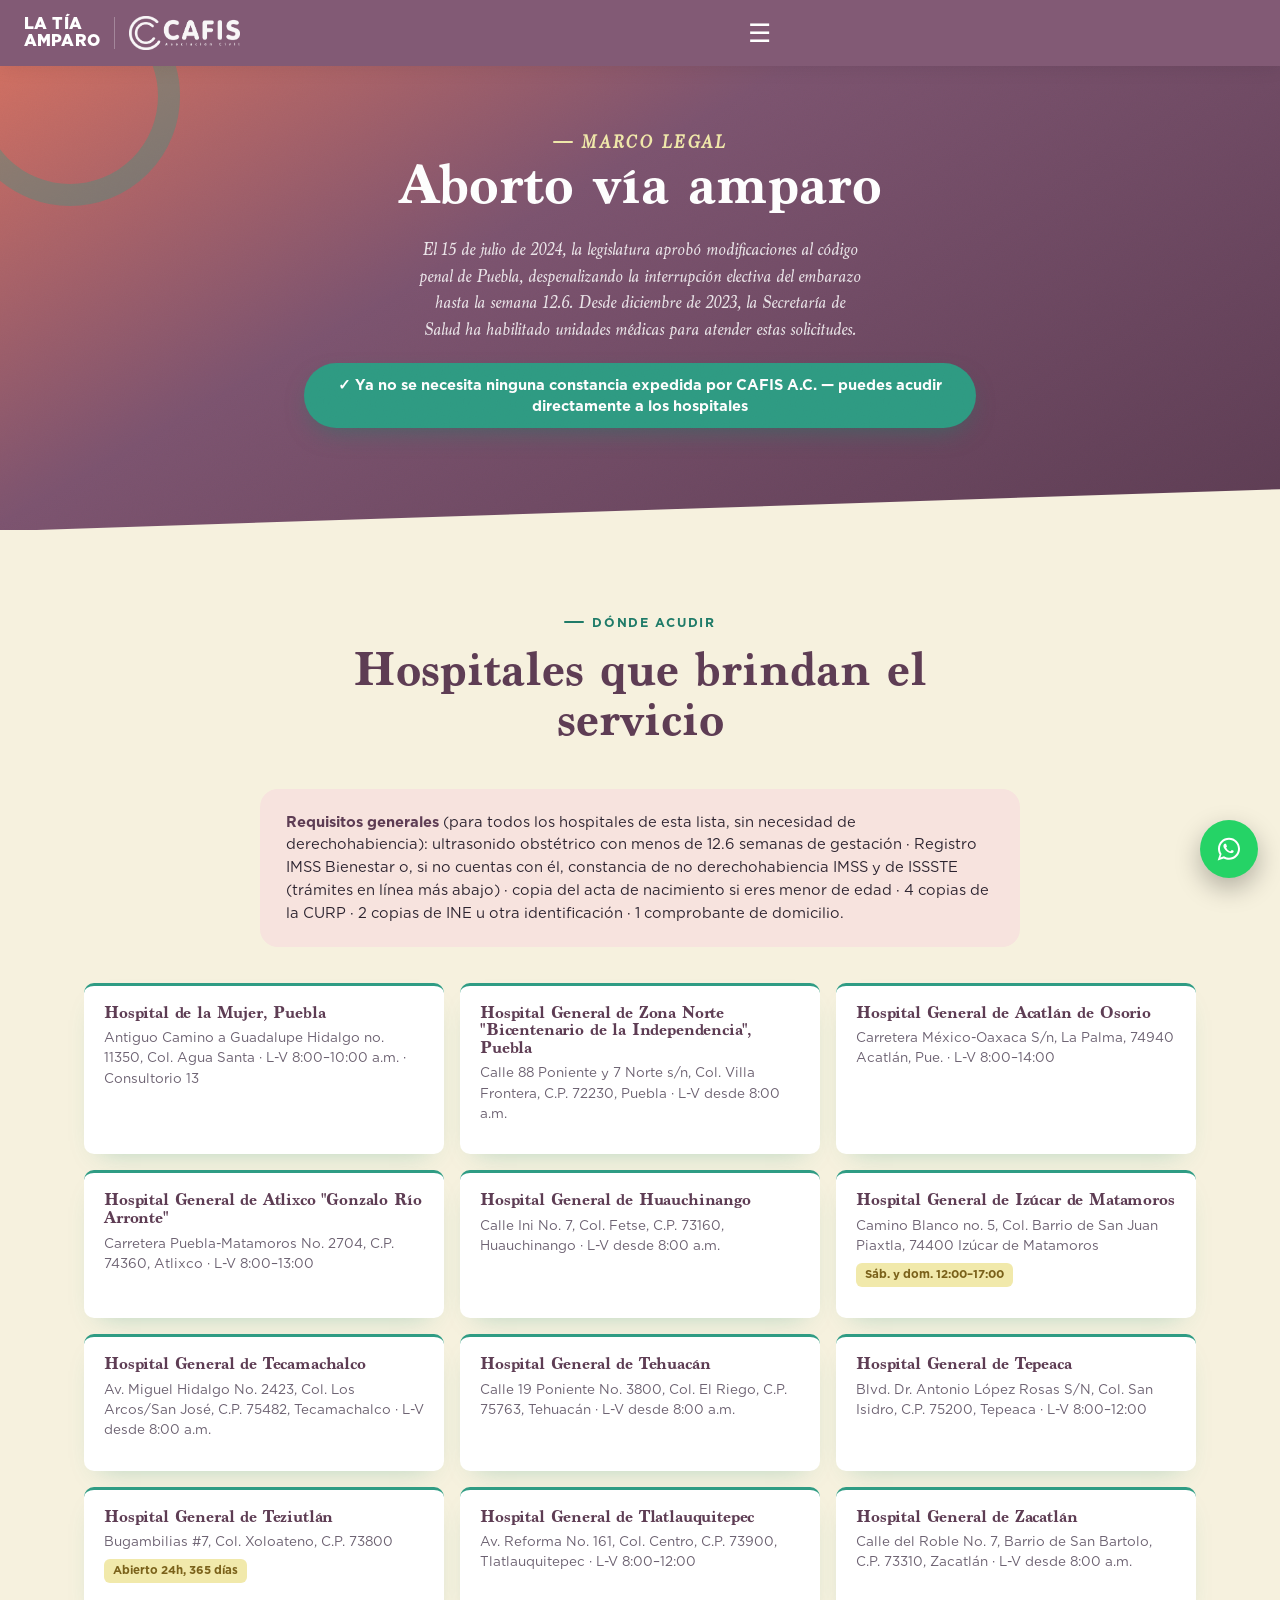
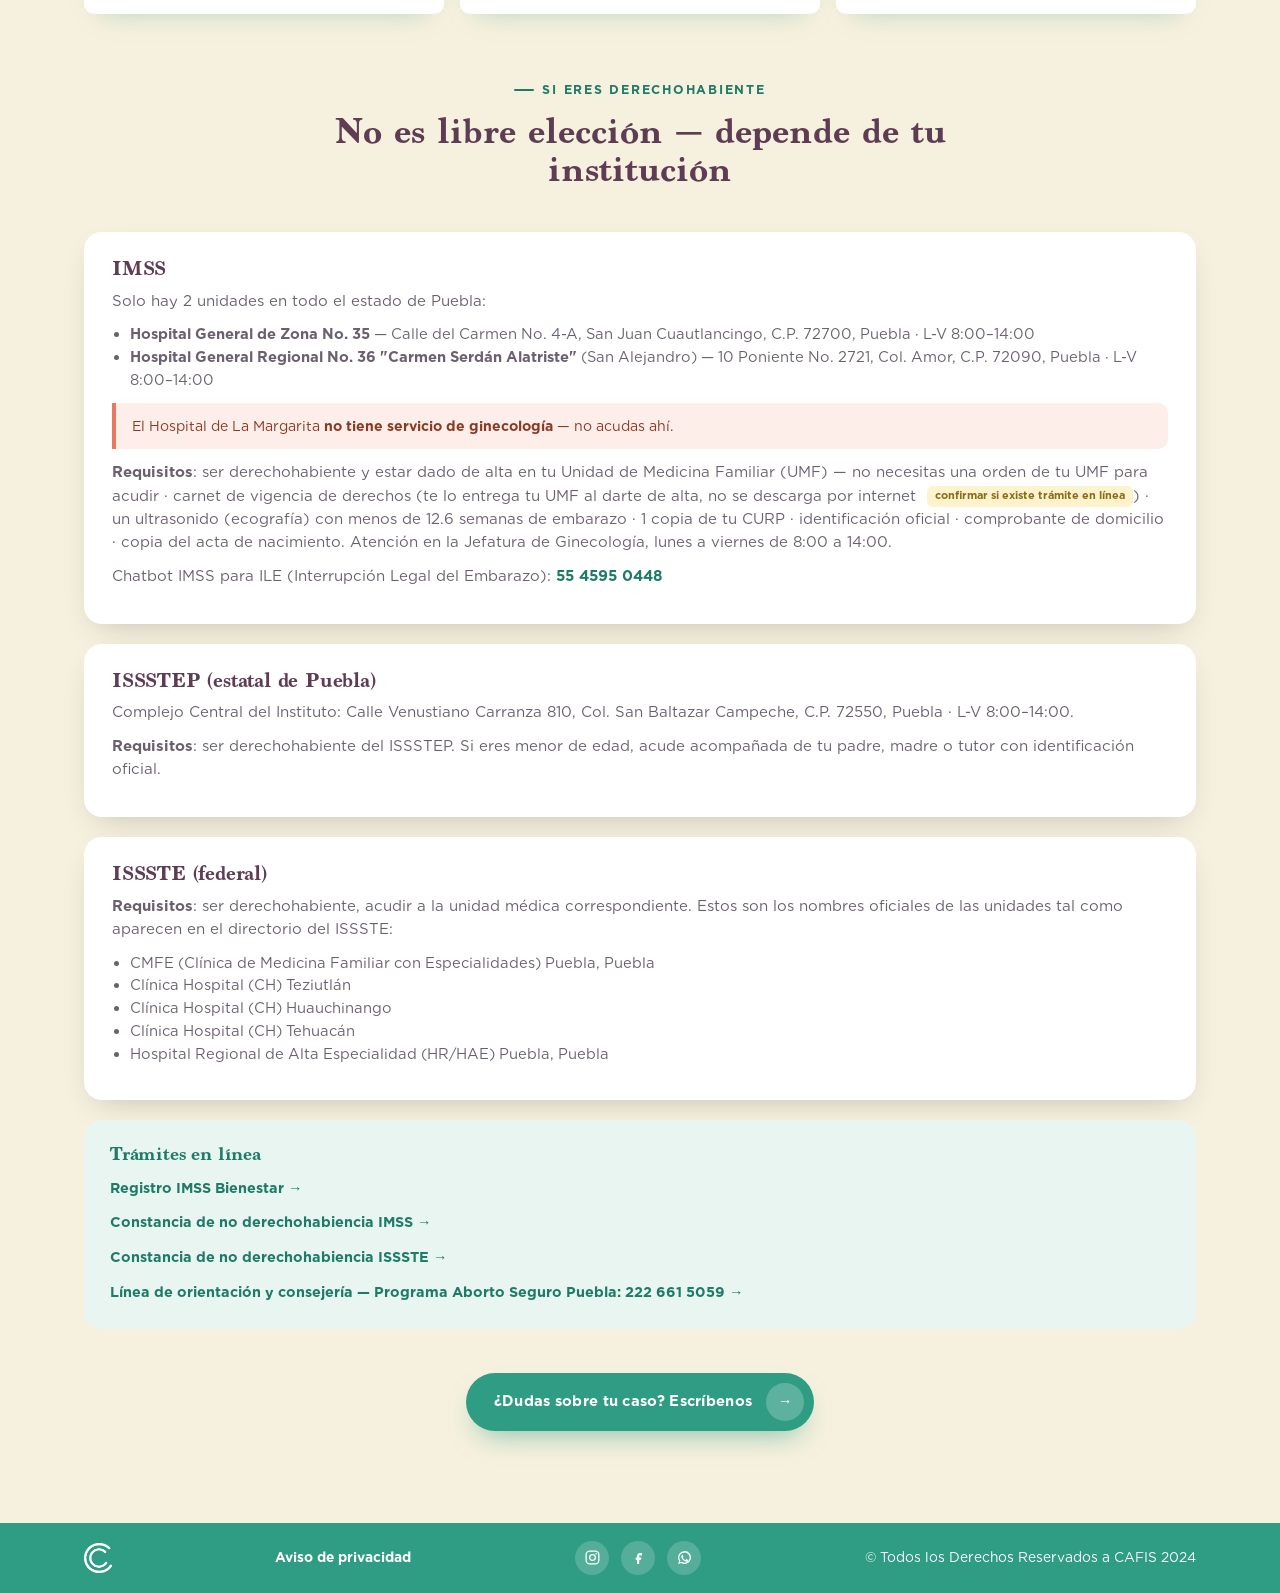
==== aborto-legal.html @ b664237a "Cache-busting en style.css (?v=2) para evitar CSS obsoleto en el navegador" ====
<!doctype html>
<html lang="es">
<head>
<meta charset="UTF-8">
<meta name="viewport" content="width=device-width, initial-scale=1">
<title>Aborto Legal | La Tía Amparo — CAFIS A.C.</title>
<link rel="stylesheet" href="assets/css/style.css?v=2">
</head>
<body>
<a class="skip-link" href="#main">Saltar al contenido</a>

<header class="site-header">
  <div class="container">
    <div class="brand">
      <div class="brand-wordmark">LA TÍA<br>AMPARO</div>
      <div class="brand-divider"></div>
      <img class="cafis-mark" src="assets/img/cafis-logo-h-blanco.png" alt="CAFIS A.C.">
    </div>
    <button class="nav-toggle" aria-label="Abrir menú" aria-expanded="false">☰</button>
    <nav class="main-nav">
      <a href="te-ayudamos-b.html">Inicio</a>
      <a href="aborto-legal.html" class="active">Aborto Legal</a>
      <a href="datos-aborteros.html">Datos Aborteros</a>
      <a href="testimonios.html">Testimonios</a>
      <a href="https://wa.link/bzdji9" class="nav-cta">WhatsApp</a>
    </nav>
  </div>
</header>

<main id="main">

  <section class="page-hero grain edge-cut edge-to-crema" style="position:relative; overflow:hidden;">
    <span class="blob blob-verd" style="width:220px;height:220px;border-width:22px;top:-80px;left:-40px;"></span>
    <div class="container">
      <div class="reveal">
        <p class="eyebrow">Marco legal</p>
        <h1>Aborto vía amparo</h1>
        <p>El 15 de julio de 2024, la legislatura aprobó modificaciones al código penal
        de Puebla, despenalizando la interrupción electiva del embarazo hasta la semana
        12.6. Desde diciembre de 2023, la Secretaría de Salud ha habilitado unidades
        médicas para atender estas solicitudes.</p>
        <p class="legal-pill"><span>✓ Ya no se necesita ninguna constancia expedida por CAFIS A.C. — puedes acudir directamente a los hospitales</span></p>
      </div>
    </div>
  </section>

  <section class="bg-crema">
    <div class="section-head reveal">
      <p class="eyebrow">Dónde acudir</p>
      <h2>Hospitales que brindan el servicio</h2>
    </div>
    <div class="container">

      <div class="req-callout reveal">
        <strong>Requisitos generales</strong> (para todos los hospitales de esta lista, sin necesidad de derechohabiencia): ultrasonido obstétrico con menos de 12.6 semanas de gestación · Registro IMSS Bienestar o, si no cuentas con él, constancia de no derechohabiencia IMSS y de ISSSTE (trámites en línea más abajo) · copia del acta de nacimiento si eres menor de edad · 4 copias de la CURP · 2 copias de INE u otra identificación · 1 comprobante de domicilio.
      </div>

      <div class="hosp-grid">
        <div class="hosp-compact reveal">
          <h4>Hospital de la Mujer, Puebla</h4>
          <p class="meta">Antiguo Camino a Guadalupe Hidalgo no. 11350, Col. Agua Santa · L-V 8:00–10:00 a.m. · Consultorio 13</p>
        </div>
        <div class="hosp-compact reveal">
          <h4>Hospital General de Zona Norte "Bicentenario de la Independencia", Puebla</h4>
          <p class="meta">Calle 88 Poniente y 7 Norte s/n, Col. Villa Frontera, C.P. 72230, Puebla · L-V desde 8:00 a.m.</p>
        </div>
        <div class="hosp-compact reveal">
          <h4>Hospital General de Acatlán de Osorio</h4>
          <p class="meta">Carretera México-Oaxaca S/n, La Palma, 74940 Acatlán, Pue. · L-V 8:00–14:00</p>
        </div>
        <div class="hosp-compact reveal">
          <h4>Hospital General de Atlixco "Gonzalo Río Arronte"</h4>
          <p class="meta">Carretera Puebla-Matamoros No. 2704, C.P. 74360, Atlixco · L-V 8:00–13:00</p>
        </div>
        <div class="hosp-compact reveal">
          <h4>Hospital General de Huauchinango</h4>
          <p class="meta">Calle Ini No. 7, Col. Fetse, C.P. 73160, Huauchinango · L-V desde 8:00 a.m.</p>
        </div>
        <div class="hosp-compact reveal">
          <h4>Hospital General de Izúcar de Matamoros</h4>
          <p class="meta">Camino Blanco no. 5, Col. Barrio de San Juan Piaxtla, 74400 Izúcar de Matamoros<span class="nota">Sáb. y dom. 12:00–17:00</span></p>
        </div>
        <div class="hosp-compact reveal">
          <h4>Hospital General de Tecamachalco</h4>
          <p class="meta">Av. Miguel Hidalgo No. 2423, Col. Los Arcos/San José, C.P. 75482, Tecamachalco · L-V desde 8:00 a.m.</p>
        </div>
        <div class="hosp-compact reveal">
          <h4>Hospital General de Tehuacán</h4>
          <p class="meta">Calle 19 Poniente No. 3800, Col. El Riego, C.P. 75763, Tehuacán · L-V desde 8:00 a.m.</p>
        </div>
        <div class="hosp-compact reveal">
          <h4>Hospital General de Tepeaca</h4>
          <p class="meta">Blvd. Dr. Antonio López Rosas S/N, Col. San Isidro, C.P. 75200, Tepeaca · L-V 8:00–12:00</p>
        </div>
        <div class="hosp-compact reveal">
          <h4>Hospital General de Teziutlán</h4>
          <p class="meta">Bugambilias #7, Col. Xoloateno, C.P. 73800<span class="nota">Abierto 24h, 365 días</span></p>
        </div>
        <div class="hosp-compact reveal">
          <h4>Hospital General de Tlatlauquitepec</h4>
          <p class="meta">Av. Reforma No. 161, Col. Centro, C.P. 73900, Tlatlauquitepec · L-V 8:00–12:00</p>
        </div>
        <div class="hosp-compact reveal">
          <h4>Hospital General de Zacatlán</h4>
          <p class="meta">Calle del Roble No. 7, Barrio de San Bartolo, C.P. 73310, Zacatlán · L-V desde 8:00 a.m.</p>
        </div>
      </div>

      <div class="section-head reveal" style="margin-top:60px;">
        <p class="eyebrow">Si eres derechohabiente</p>
        <h2 style="font-size:clamp(1.6rem,3vw,2.2rem);">No es libre elección — depende de tu institución</h2>
      </div>

      <div class="inst-block reveal">
        <h3>IMSS</h3>
        <p>Solo hay 2 unidades en todo el estado de Puebla:</p>
        <ul>
          <li><strong>Hospital General de Zona No. 35</strong> — Calle del Carmen No. 4-A, San Juan Cuautlancingo, C.P. 72700, Puebla · L-V 8:00–14:00</li>
          <li><strong>Hospital General Regional No. 36 "Carmen Serdán Alatriste"</strong> (San Alejandro) — 10 Poniente No. 2721, Col. Amor, C.P. 72090, Puebla · L-V 8:00–14:00</li>
        </ul>
        <div class="warn">El Hospital de La Margarita <strong>no tiene servicio de ginecología</strong> — no acudas ahí.</div>
        <p><strong>Requisitos</strong>: ser derechohabiente y estar dado de alta en tu Unidad de Medicina Familiar (UMF) — no necesitas una orden de tu UMF para acudir · carnet de vigencia de derechos (te lo entrega tu UMF al darte de alta, no se descarga por internet <span class="pending-tag">confirmar si existe trámite en línea</span>) · un ultrasonido (ecografía) con menos de 12.6 semanas de embarazo · 1 copia de tu CURP · identificación oficial · comprobante de domicilio · copia del acta de nacimiento. Atención en la Jefatura de Ginecología, lunes a viernes de 8:00 a 14:00.</p>
        <p>Chatbot IMSS para ILE (Interrupción Legal del Embarazo): <a href="tel:5545950448">55 4595 0448</a></p>
      </div>

      <div class="inst-block reveal">
        <h3>ISSSTEP (estatal de Puebla)</h3>
        <p>Complejo Central del Instituto: Calle Venustiano Carranza 810, Col. San Baltazar Campeche, C.P. 72550, Puebla · L-V 8:00–14:00.</p>
        <p><strong>Requisitos</strong>: ser derechohabiente del ISSSTEP. Si eres menor de edad, acude acompañada de tu padre, madre o tutor con identificación oficial.</p>
      </div>

      <div class="inst-block reveal">
        <h3>ISSSTE (federal)</h3>
        <p><strong>Requisitos</strong>: ser derechohabiente, acudir a la unidad médica correspondiente. Estos son los nombres oficiales de las unidades tal como aparecen en el directorio del ISSSTE:</p>
        <ul>
          <li>CMFE (Clínica de Medicina Familiar con Especialidades) Puebla, Puebla</li>
          <li>Clínica Hospital (CH) Teziutlán</li>
          <li>Clínica Hospital (CH) Huauchinango</li>
          <li>Clínica Hospital (CH) Tehuacán</li>
          <li>Hospital Regional de Alta Especialidad (HR/HAE) Puebla, Puebla</li>
        </ul>
      </div>

      <div class="links-block reveal">
        <h3>Trámites en línea</h3>
        <ul>
          <li><a href="https://registro.imssbienestar.gob.mx/" target="_blank" rel="noopener">Registro IMSS Bienestar →</a></li>
          <li><a href="https://digital.imss.gob.mx/derechohabiencia/tramite/solicitudConstancia" target="_blank" rel="noopener">Constancia de no derechohabiencia IMSS →</a></li>
          <li><a href="https://oficinavirtual.issste.gob.mx/Servicios/Acreditación-de-no-Afiliación" target="_blank" rel="noopener">Constancia de no derechohabiencia ISSSTE →</a></li>
          <li><a href="tel:2226615059">Línea de orientación y consejería — Programa Aborto Seguro Puebla: 222 661 5059 →</a></li>
        </ul>
      </div>

      <p style="text-align:center; margin-top:44px;">
        <a href="https://wa.link/bzdji9" class="btn btn-verd">¿Dudas sobre tu caso? Escríbenos <span class="ico">→</span></a>
      </p>
    </div>
  </section>

</main>

<footer class="site-footer">
  <div class="container">
    <div class="footer-bottom">
      <img class="cafis-mark" src="assets/img/cafis-isotipo-blanco.png" alt="CAFIS A.C.">
      <div class="footer-links"><a href="#">Aviso de privacidad</a></div>
      <div class="socials">
        <a href="#" aria-label="Instagram"><svg viewBox="0 0 24 24" fill="none" stroke="currentColor" stroke-width="1.8"><rect x="3" y="3" width="18" height="18" rx="5"/><circle cx="12" cy="12" r="4"/><circle cx="17.2" cy="6.8" r="1.1" fill="currentColor" stroke="none"/></svg></a>
        <a href="#" aria-label="Facebook"><svg viewBox="0 0 24 24" fill="currentColor"><path d="M14 9h3V5.5h-3C11.8 5.5 10 7.3 10 9.5V12H8v3h2v6h3v-6h2.6l.4-3H13V9.6c0-.4.3-.6.7-.6H14z"/></svg></a>
        <a href="https://wa.link/bzdji9" aria-label="WhatsApp"><svg viewBox="0 0 24 24" fill="currentColor"><path d="M12 3a9 9 0 0 0-7.6 13.8L3 21l4.3-1.4A9 9 0 1 0 12 3zm0 1.8a7.2 7.2 0 1 1-3.8 13.3l-.3-.2-2.6.8.8-2.5-.2-.3A7.2 7.2 0 0 1 12 4.8zm-3.1 3.6c-.2 0-.5 0-.6.3-.2.3-.8 1-.8 2.3s.8 2.6.9 2.8c.1.2 1.6 2.5 4 3.5 2 .8 2.4.6 2.8.6.5 0 1.6-.6 1.8-1.2.2-.6.2-1.1.2-1.2-.1-.1-.2-.2-.5-.3-.2-.1-1.6-.8-1.8-.9-.2-.1-.4-.1-.6.1-.2.3-.6.9-.8 1-.1.2-.3.2-.5.1-.3-.1-1.1-.4-2-1.3-.8-.7-1.3-1.6-1.4-1.8-.1-.2 0-.4.1-.5l.4-.5c.1-.2.2-.3.2-.5.1-.2 0-.4 0-.5-.1-.1-.6-1.5-.8-2-.2-.5-.4-.5-.6-.5z"/></svg></a>
      </div>
      <span>© Todos los Derechos Reservados a CAFIS 2024</span>
    </div>
  </div>
</footer>

<a class="wa-float" href="https://wa.link/bzdji9" aria-label="Escribir por WhatsApp">
  <svg viewBox="0 0 32 32" fill="#fff"><path d="M16 3C9 3 3.4 8.6 3.4 15.6c0 2.4.7 4.7 1.9 6.7L3 29l6.9-2.2c1.9 1 4 1.6 6.1 1.6 7 0 12.6-5.6 12.6-12.6C28.6 8.6 23 3 16 3zm0 22.9c-1.9 0-3.7-.5-5.3-1.4l-.4-.2-4.1 1.3 1.3-4-.2-.4c-1-1.6-1.6-3.5-1.6-5.5 0-5.7 4.6-10.3 10.3-10.3s10.3 4.6 10.3 10.3S21.7 25.9 16 25.9zm5.6-7.7c-.3-.2-1.8-.9-2-1-.3-.1-.5-.2-.7.1-.2.3-.8 1-1 1.2-.2.2-.4.2-.7.1-.3-.2-1.4-.5-2.6-1.6-1-.9-1.6-2-1.8-2.3-.2-.3 0-.5.1-.6.1-.1.3-.4.4-.5.1-.2.2-.3.3-.5.1-.2 0-.4 0-.5-.1-.1-.7-1.6-.9-2.2-.2-.6-.5-.5-.7-.5h-.6c-.2 0-.5.1-.8.4-.3.3-1 1-1 2.4s1 2.8 1.2 3c.1.2 2 3.1 4.9 4.3.7.3 1.2.5 1.6.6.7.2 1.3.2 1.8.1.5-.1 1.8-.7 2-1.4.3-.7.3-1.3.2-1.4-.1-.1-.3-.2-.6-.3z"/></svg>
</a>

<script src="assets/js/main.js"></script>
</body>
</html>
---- assets/css/style.css ----
/* Tía Amparo — refresh design system (proposta, no producció) */

@font-face { font-family: "Gotham"; src: url("../fonts/Gotham-Book.otf") format("opentype"); font-weight: 400; font-style: normal; font-display: swap; }
@font-face { font-family: "Gotham"; src: url("../fonts/Gotham-Medium.otf") format("opentype"); font-weight: 500; font-style: normal; font-display: swap; }
@font-face { font-family: "Gotham"; src: url("../fonts/Gotham-Bold.otf") format("opentype"); font-weight: 700; font-style: normal; font-display: swap; }
@font-face { font-family: "Gotham"; src: url("../fonts/Gotham-Black.otf") format("opentype"); font-weight: 900; font-style: normal; font-display: swap; }
@font-face { font-family: "Marion"; src: url("../fonts/Marion.otf") format("opentype"); font-weight: 400; font-style: normal; font-display: swap; }
@font-face { font-family: "Marion"; src: url("../fonts/Marion-Italic.otf") format("opentype"); font-weight: 400; font-style: italic; font-display: swap; }
@font-face { font-family: "Marion"; src: url("../fonts/Marion-Bold.otf") format("opentype"); font-weight: 700; font-style: normal; font-display: swap; }

:root{
  /* institucional CAFIS — estructura */
  --lila: #7d5470;
  --lila-deep: #5e3d54;
  --verd: #2f9c84;
  --verd-deep: #1f7b68;
  --gris: #5b5a5a;

  /* accent càlid Tía Amparo — personalitat */
  --crema: #f6f1de;
  --groc: #e4d878;
  --groc-suau: #f1e9ab;
  --coral: #e8785f;
  --rosa: #f7e3de;
  --rosa-deep: #f0cfc7;

  /* cercles d'icona de colors (mateixa paleta que els choice-card del flux guiat) */
  --verd-pale: #e8f5f1;
  --coral-pale: #fbeae6;
  --lila-pale: #f1eaef;
  --groc-pale: #fdf3c7;

  --tinta: #2c2430;
  --tinta-suau: #6b6070;
  --blanc: #fffdf8;

  --font-display: "Gotham", "Arial Black", sans-serif;
  --font-body: "Gotham", "Segoe UI", sans-serif;
  --font-serif: "Marion", Georgia, serif;

  --radius: 18px;
  --radius-sm: 10px;
  --container: 1160px;
  --shadow: 0 12px 32px -14px rgba(44,36,48,.28);
  --edge: 42px; /* alçada dels talls diagonals entre seccions */
}

/* Textura de gra subtil per treure planor a les seccions de color (no genèrica: pes molt baix, mai visible com a "efecte") */
.grain{ position:relative; }
.grain::before{
  content:""; position:absolute; inset:0; pointer-events:none; z-index:0; opacity:.05; mix-blend-mode:multiply;
  background-image: url("data:image/svg+xml;utf8,<svg xmlns='http://www.w3.org/2000/svg' width='140' height='140'><filter id='n'><feTurbulence type='fractalNoise' baseFrequency='0.85' numOctaves='2' stitchTiles='stitch'/></filter><rect width='100%25' height='100%25' filter='url(%23n)'/></svg>");
}

/* talls diagonals entre seccions (la secció següent "puja" en diagonal sobre l'anterior) */
.edge-cut{ position:relative; z-index:0; }
.edge-cut::after{
  content:""; position:absolute; left:0; right:0; bottom:-1px; height: var(--edge);
  clip-path: polygon(0 100%, 100% 0, 100% 100%); z-index:1;
}
.edge-to-crema::after{ background: var(--crema); }
.edge-to-rosa::after{ background: var(--rosa); }
.edge-to-white::after{ background: var(--blanc); }
.edge-to-lila::after{ background: var(--lila); }
@media (max-width: 640px){ :root{ --edge: 26px; } }

*,*::before,*::after{ box-sizing: border-box; }
html{ scroll-behavior: smooth; }
body{
  margin:0; font-family: var(--font-body); color: var(--tinta);
  background: var(--blanc); line-height: 1.55; font-size: 16px;
  -webkit-font-smoothing: antialiased;
}
img{ max-width:100%; display:block; }
a{ color: inherit; text-decoration: none; }
.container{ max-width: var(--container); margin: 0 auto; padding: 0 24px; }
h1,h2,h3,h4{ font-family: var(--font-display); margin: 0 0 .4em; line-height: 1.08; letter-spacing: -.01em; }
h1, .section-head h2, .page-hero h1{ font-family: var(--font-serif); font-weight:700; letter-spacing:0; }
p{ margin: 0 0 1em; }
.eyebrow{ font-family: var(--font-display); font-weight: 700; letter-spacing: .14em; text-transform: uppercase; font-size: .78rem; color: var(--verd-deep); display:inline-flex; align-items:center; gap:8px; }
.eyebrow::before{ content:""; width:20px; height:2px; background: currentColor; display:inline-block; border-radius:2px; }
.mark{ background: linear-gradient(120deg, var(--groc-suau) 0%, var(--groc-suau) 100%); background-repeat:no-repeat; background-size: 100% .4em; background-position: 0 88%; padding: 0 .05em; }
.mark-coral{ background-image: linear-gradient(120deg, var(--rosa-deep) 0%, var(--rosa-deep) 100%); }

/* ---------- Header ---------- */
/* Barra fixa i senzilla (no píndola flotant): mai es redueix d'amplada en fer scroll,
   només guanya una ombra més marcada — així la nav no pot mai desbordar-se. */
.site-header{ position: sticky; top:0; z-index: 50; background: rgba(125,84,112,.96); backdrop-filter: saturate(160%) blur(16px); -webkit-backdrop-filter: saturate(160%) blur(16px); box-shadow: 0 2px 18px rgba(0,0,0,.08); transition: box-shadow .25s ease, padding .25s ease; }
.site-header .container{ display:grid; grid-template-columns: auto minmax(0, 1fr); align-items:center; gap:24px; max-width:1320px; padding:16px 24px; }
.brand{ display:flex; align-items:center; gap:14px; min-width:0; }
.brand-wordmark{ font-family: var(--font-display); font-weight:900; color:#fff; font-size:1.15rem; line-height:1.05; letter-spacing:.01em; white-space:nowrap; }
.brand-wordmark small{ display:block; font-size:.62em; font-weight:500; color: var(--groc-suau); letter-spacing:.08em; }
.brand img.cafis-mark{ height:34px; width:auto; opacity:.95; flex-shrink:0; }
.brand-divider{ width:1px; height:32px; background: rgba(255,255,255,.28); flex-shrink:0; }

/* la nav viu en la seva pròpia columna de grid (minmax(0,1fr)): mai pot pintar-se sobre la marca.
   Sense overflow ni flex-end: si mai no hi cabés, sobrepassaria per la dreta però CAP ítem
   quedaria mai amagat ni retallat. */
nav.main-nav{ display:flex; align-items:center; justify-content:flex-start; gap:6px; }
nav.main-nav a{ font-family: var(--font-display); font-weight:700; font-size:.86rem; letter-spacing:.03em; text-transform:uppercase; color: rgba(255,255,255,.86); padding:10px 16px; border-radius: 999px; white-space:nowrap; transition: background .2s, color .2s; }
nav.main-nav a:hover, nav.main-nav a.active{ background: rgba(255,255,255,.14); color:#fff; }
.nav-cta{ background: var(--verd) !important; color:#fff !important; padding:11px 22px !important; margin-left:10px; }
.nav-cta:hover{ background: var(--verd-deep) !important; }

.nav-toggle{ display:none; background:none; border:0; color:#fff; font-size:1.6rem; cursor:pointer; }

@media (max-width: 1400px){
  nav.main-nav{ position:absolute; top:calc(100% + 10px); left:24px; right:24px; bottom:auto; max-height: calc(100vh - 110px); overflow-x:visible; overflow-y:auto; justify-content:flex-start; background: var(--lila-deep); border-radius:22px; flex-direction:column; align-items:stretch; padding:14px; gap:4px; box-shadow: 0 20px 40px -14px rgba(20,10,20,.45); transform: translateY(-8px); opacity:0; pointer-events:none; transition: opacity .2s ease, transform .2s ease; }
  nav.main-nav.open{ opacity:1; transform: translateY(0); pointer-events:auto; }
  nav.main-nav a{ text-align:center; padding:14px; font-size:.9rem; white-space:normal; }
  .nav-cta{ margin-left:0; }
  .nav-toggle{ display:block; }
  .brand-wordmark{ font-size:1rem; }
}

/* ---------- Buttons ---------- */
.btn{ display:inline-flex; align-items:center; gap:14px; font-family: var(--font-display); font-weight:700; font-size:.92rem; letter-spacing:.02em; padding:8px 8px 8px 26px; border-radius: 999px; border:2px solid transparent; cursor:pointer; transition: transform .2s cubic-bezier(.22,.9,.32,1), box-shadow .2s ease, background .2s; }
.btn:hover{ transform: translateY(-3px); }
.btn .ico{ width:38px; height:38px; border-radius:50%; display:inline-flex; align-items:center; justify-content:center; background: rgba(255,255,255,.22); flex-shrink:0; transition: transform .3s cubic-bezier(.22,.9,.32,1), background .2s; }
.btn:hover .ico{ transform: translateX(3px) rotate(8deg); }
.btn-verd{ background: var(--verd); color:#fff; box-shadow: 0 14px 28px -12px rgba(47,156,132,.6); }
.btn-verd:hover{ background: var(--verd-deep); box-shadow: 0 18px 34px -12px rgba(47,156,132,.7); }
.btn-outline{ background: transparent; border-color: var(--lila); color: var(--lila-deep); padding:12px 24px; }
.btn-outline:hover{ background: var(--lila); border-color: var(--lila); color:#fff; transform: translateY(-3px); }

/* ---------- Hero (Inicio) ---------- */
.hero{ background: linear-gradient(180deg, var(--crema) 0%, var(--groc-suau) 100%); position:relative; overflow:hidden; padding-bottom: var(--edge); }
.hero .container{ display:grid; grid-template-columns: 1.05fr .95fr; align-items:center; gap:32px; padding-top:76px; padding-bottom:0; min-height: 560px; }
.hero-copy h1{ font-size: clamp(3rem, 6.4vw, 5.2rem); color: var(--lila-deep); line-height:.98; }
.hero-copy h1 .accent{ color: var(--coral); font-style:italic; }
.hero-copy .lead{ font-family: var(--font-serif); font-style:italic; font-size:1.3rem; color: var(--tinta-suau); max-width:44ch; margin: .3em 0 1.4em; }
.hero-figure{ position:relative; align-self:end; text-align:center; }
.hero-figure::before{
  content:""; position:absolute; inset: 6% 8% -4%; z-index:0; border-radius:50%;
  background: radial-gradient(closest-side, rgba(232,120,95,.32), rgba(47,156,132,.18) 62%, transparent 78%);
  filter: blur(6px);
}
.hero-figure img{ position:relative; max-height: 560px; margin: 0 auto; filter: drop-shadow(0 24px 30px rgba(44,36,48,.18)); }

.scroll-cue{ position:absolute; left:50%; bottom:calc(var(--edge) + 14px); transform: translateX(-50%); display:flex; flex-direction:column; align-items:center; gap:6px; z-index:2; color: var(--lila-deep); opacity:.65; }
.scroll-cue span{ font-family: var(--font-display); font-weight:700; font-size:.66rem; letter-spacing:.16em; text-transform:uppercase; }
.scroll-cue svg{ width:16px; height:16px; animation: bounce-cue 1.8s ease-in-out infinite; }
@keyframes bounce-cue{ 0%,100%{ transform: translateY(0); } 50%{ transform: translateY(6px); } }
@media (max-width: 640px){ .scroll-cue{ display:none; } }

/* ---------- Page hero (subpages) ---------- */
/* Mismo degradado cálido que la home guiada (wizard-hero), para consistencia
   visual en todo el sitio ahora que te-ayudamos-b.html es la portada. */
.page-hero{ background: linear-gradient(150deg, var(--coral) -10%, var(--lila) 38%, var(--lila-deep) 100%); color:#fff; padding: 60px 0 calc(60px + var(--edge)); }
.page-hero .container{ max-width:720px; text-align:center; margin:0 auto; }
.page-hero h1{ font-size: clamp(2.4rem, 4.6vw, 3.4rem); color:#fff; }
.page-hero p{ color: rgba(255,255,255,.86); max-width:56ch; font-size:1.08rem; font-family: var(--font-serif); font-style:italic; margin:0 auto; }
.page-hero .eyebrow{ color: var(--groc-suau); justify-content:center; }
@media (max-width: 760px){ .page-hero .eyebrow::before{ display:none; } }

/* píldora destacada dins el hero — per a fets clau que han de saltar a la vista */
.page-hero .legal-pill{ margin:20px auto 0; max-width:none; }
.page-hero .legal-pill span{ display:inline-flex; align-items:center; gap:8px; background: var(--verd); color:#fff; font-family: var(--font-display); font-style:normal; font-weight:700; font-size:.92rem; line-height:1.4; padding:12px 24px; border-radius:999px; box-shadow: 0 10px 24px -8px rgba(31,123,104,.55); }
@media (max-width: 640px){ .page-hero .legal-pill span{ font-size:.84rem; padding:10px 18px; text-align:left; } }

/* ---------- Sections ---------- */
section{ padding: 76px 0; position:relative; scroll-margin-top: 90px; }
.section-head{ max-width: 700px; margin: 0 auto 44px; text-align:center; }
.section-head h2{ font-size: clamp(2rem, 3.8vw, 2.9rem); color: var(--lila-deep); }
.bg-crema{ background: var(--crema); }
.bg-rosa{ background: var(--rosa); }
.bg-lila{ background: var(--lila); color:#fff; }
.bg-lila h2, .bg-lila h3{ color:#fff; }

.intro-block{ max-width: 760px; margin: 0 auto; font-size:1.08rem; color: var(--tinta-suau); text-align:center; }
.intro-block strong{ color: var(--lila-deep); }
.callout{ margin-top:28px; text-align:center; font-family: var(--font-serif); font-style:italic; font-size:1.35rem; color: var(--verd-deep); }

/* step cards */
.steps{ display:grid; grid-template-columns: repeat(3, 1fr); gap:24px; margin-top:48px; }
.step-card{ background:#fff; border:1.5px solid rgba(125,84,112,.12); border-radius: var(--radius); padding:30px 26px; text-align:center; box-shadow: 0 18px 34px -18px rgba(232,120,95,.4); position:relative; overflow:hidden; }
.step-card::before{ content:""; position:absolute; top:0; left:0; right:0; height:4px; background: linear-gradient(90deg, var(--coral), var(--verd)); }
.step-card .num{ display:inline-flex; align-items:center; justify-content:center; width:38px; height:38px; border-radius:50%; background: var(--coral); color:#fff; font-family:var(--font-display); font-weight:900; margin-bottom:16px; }
.step-card h3{ color: var(--verd-deep); font-size:1.2rem; margin-bottom:.2em; }
.step-card p{ color: var(--tinta-suau); margin:0; }
@media (max-width: 760px){ .steps{ grid-template-columns:1fr; } }

/* testimonials */
.quote-mark{ font-family: var(--font-serif); font-size:4rem; color: var(--coral); line-height:1; margin-bottom:8px; }
.testi-avatar{ width:44px; height:44px; border-radius:50%; display:flex; align-items:center; justify-content:center; font-family:var(--font-display); font-weight:700; font-size:1.05rem; margin-bottom:12px; }
.testi-card:nth-child(6n+1) .testi-avatar{ background: var(--verd-pale); color: var(--verd-deep); }
.testi-card:nth-child(6n+2) .testi-avatar{ background: var(--coral-pale); color: var(--coral); }
.testi-card:nth-child(6n+3) .testi-avatar{ background: var(--lila-pale); color: var(--lila-deep); }
.testi-card:nth-child(6n+4) .testi-avatar{ background: var(--groc-pale); color:#a8781f; }
.testi-card:nth-child(6n+5) .testi-avatar{ background: var(--verd-pale); color: var(--verd-deep); }
.testi-card:nth-child(6n+6) .testi-avatar{ background: var(--coral-pale); color: var(--coral); }
.testi-track{ display:flex; gap:22px; overflow-x:auto; scroll-snap-type:x mandatory; padding-bottom:12px; margin-top:8px; -webkit-overflow-scrolling:touch; }
.testi-track::-webkit-scrollbar{ height:8px; }
.testi-track::-webkit-scrollbar-thumb{ background: var(--rosa-deep); border-radius:8px; }
.testi-card{ scroll-snap-align:start; flex: 0 0 min(360px, 84vw); background:#faf8f7; border-radius: 22px; padding:28px; box-shadow: 0 20px 40px -24px rgba(125,84,112,.35); border:1.5px solid #efe9ec; position:relative; overflow:hidden; }
.testi-card::before{ content:"\201C"; position:absolute; top:-.3em; right:.1em; font-family: var(--font-serif); font-size:6.5rem; color: var(--rosa-deep); z-index:0; line-height:1; }
.testi-card > *{ position:relative; z-index:1; }
.testi-card .name{ font-family: var(--font-display); font-weight:700; color: var(--lila-deep); margin-bottom:2px; }
.testi-card .meta{ font-size:.82rem; color: var(--tinta-suau); margin-bottom:14px; }
.testi-card blockquote{ font-family: var(--font-serif); font-style:italic; font-size:1.05rem; margin:0; color: var(--tinta); }
.testi-nav{ display:flex; gap:12px; justify-content:center; margin-top:24px; }
.testi-nav button{ width:42px; height:42px; border-radius:50%; border:1.5px solid var(--lila); background:#fff; color: var(--lila); font-size:1.1rem; cursor:pointer; transition: background .2s, color .2s; }
.testi-nav button:hover{ background: var(--lila); color:#fff; }

/* carrusel de testimonis (home): un a un, transició automàtica */
.testi-carousel{ display:grid; margin-top:8px; max-width:640px; margin-left:auto; margin-right:auto; }
.testi-carousel .testi-card{ grid-area: 1 / 1; opacity:0; transform: translateY(18px) scale(.98); transition: opacity .55s ease, transform .55s ease; pointer-events:none; flex:none; width:100%; }
.testi-carousel .testi-card.active{ opacity:1; transform:none; pointer-events:auto; position:relative; z-index:2; }
.testi-dots{ display:flex; gap:9px; justify-content:center; margin-top:26px; }
.testi-dots button{ width:9px; height:9px; border-radius:50%; border:0; background: var(--rosa-deep); cursor:pointer; padding:0; transition: background .25s ease, transform .25s ease; }
.testi-dots button.active{ background: var(--coral); transform: scale(1.4); }
.testi-dots button:hover{ background: var(--coral); }

/* hospital / requirement cards — mateix llenguatge visual càlid i rodó que els
   choice-card del flux guiat (te-ayudamos-b): fons crema suau, cercle d'icona
   de color rotatori en lloc de la medalla amb vora sola. */
.hosp-list{ display:grid; gap:20px; margin-top:40px; }
.hosp-card{ background:#faf8f7; border:1.5px solid #efe9ec; border-radius: 22px; padding:26px 28px 26px 24px; box-shadow: 0 20px 40px -24px rgba(94,61,84,.3); display:grid; grid-template-columns: auto 1.1fr 1fr 1.2fr; gap:22px; align-items:start; }
.hosp-card .medal{ width:46px; height:46px; border-radius:50%; display:flex; align-items:center; justify-content:center; font-family:var(--font-serif); font-weight:700; font-style:italic; font-size:1.15rem; flex-shrink:0; }
.hosp-card:nth-child(5n+1) .medal{ background: var(--verd-pale); color: var(--verd-deep); }
.hosp-card:nth-child(5n+2) .medal{ background: var(--coral-pale); color: var(--coral); }
.hosp-card:nth-child(5n+3) .medal{ background: var(--lila-pale); color: var(--lila-deep); }
.hosp-card:nth-child(5n+4) .medal{ background: var(--groc-pale); color:#a8781f; }
.hosp-card:nth-child(5n+5) .medal{ background: var(--verd-pale); color: var(--verd-deep); }
.hosp-card h3{ color: var(--lila-deep); font-size:1.15rem; margin-bottom:.3em; font-family:var(--font-serif); }
.hosp-card .label{ font-family: var(--font-display); font-weight:700; font-size:.72rem; text-transform:uppercase; letter-spacing:.08em; color: var(--verd-deep); margin-bottom:4px; }
.hosp-card p{ margin:0; font-size:.94rem; color: var(--tinta-suau); }
@media (max-width: 860px){ .hosp-card{ grid-template-columns: auto 1fr; } .hosp-card > div:not(:first-child){ grid-column: 2; } }

/* llistat compacte de municipis + blocs d'institució (IMSS/ISSSTEP/ISSSTE) */
.req-callout{ max-width: 760px; margin: 0 auto 36px; background: var(--rosa); border-radius: var(--radius); padding: 22px 26px; font-size: .92rem; color: var(--tinta); }
.req-callout strong{ color: var(--lila-deep); }
.hosp-grid{ display:grid; grid-template-columns: repeat(3, 1fr); gap:16px; }
@media (max-width: 900px){ .hosp-grid{ grid-template-columns: repeat(2, 1fr); } }
@media (max-width: 600px){ .hosp-grid{ grid-template-columns: 1fr; } }
.hosp-compact{ background:#fff; border-radius: var(--radius-sm); padding:18px 20px; box-shadow: 0 12px 26px -16px rgba(47,156,132,.4); border-top: 3px solid var(--verd); }
.hosp-compact h4{ font-family: var(--font-serif); font-size:1.02rem; color: var(--lila-deep); margin:0 0 6px; }
.hosp-compact .meta{ font-size:.84rem; color: var(--tinta-suau); line-height:1.5; }
.hosp-compact .nota{ display:inline-block; margin-top:8px; font-size:.72rem; font-weight:700; background: var(--groc-suau); color:#7a611a; padding:3px 9px; border-radius:6px; }

.inst-block{ background:#fff; border-radius: var(--radius); padding:26px 28px; box-shadow: var(--shadow); margin-bottom:20px; }
.inst-block h3{ font-family: var(--font-serif); color: var(--lila-deep); font-size:1.25rem; margin-bottom:10px; }
.inst-block p{ font-size:.94rem; color: var(--tinta-suau); margin: 0 0 10px; }
.inst-block .warn{ background: #fdeee9; border-left: 4px solid var(--coral); border-radius: 0 10px 10px 0; padding: 12px 16px; font-size:.88rem; color:#8a3a24; margin: 12px 0; }
.inst-block ul{ margin: 8px 0; padding-left: 1.2em; font-size:.92rem; color: var(--tinta-suau); }
.inst-block a{ color: var(--verd-deep); font-weight:700; word-break: break-word; }

.links-block{ background: var(--verd-pale, #e8f5f1); border-radius: var(--radius); padding: 24px 26px; }
.links-block h3{ font-family: var(--font-serif); color: var(--verd-deep); font-size:1.15rem; margin-bottom:12px; }
.links-block ul{ list-style:none; margin:0; padding:0; display:grid; gap:10px; }

/* dada encara sense confirmar — mai s'inventa, sempre es marca visible (regla sagrada) */
.pending-tag{ display:inline-block; background:#fff3cd; color:#8a6d1a; font-size:.68rem; font-weight:700; padding:2px 8px; border-radius:6px; margin-left:6px; vertical-align:middle; white-space:nowrap; }
.links-block a{ color: var(--verd-deep); font-weight:700; font-size:.9rem; text-decoration:none; }
.links-block a:hover{ text-decoration:underline; }

/* counters — cercle d'icona de color per targeta, mateix llenguatge que els
   choice-card del flux guiat, en lloc de la simple ratlla superior. */
.counters{ display:grid; grid-template-columns: repeat(3, 1fr); gap:22px; margin-top:44px; }
.counter-card{ background:#faf8f7; border:1.5px solid #efe9ec; border-radius: 22px; padding:30px 22px; text-align:center; box-shadow: 0 20px 40px -24px rgba(94,61,84,.3); position:relative; overflow:hidden; }
.counter-card .ic{ width:46px; height:46px; border-radius:50%; display:flex; align-items:center; justify-content:center; margin:0 auto 14px; }
.counter-card .ic svg{ width:22px; height:22px; }
.counter-card:nth-child(6n+1) .ic{ background: var(--verd-pale); color: var(--verd-deep); }
.counter-card:nth-child(6n+2) .ic{ background: var(--coral-pale); color: var(--coral); }
.counter-card:nth-child(6n+3) .ic{ background: var(--lila-pale); color: var(--lila-deep); }
.counter-card:nth-child(6n+4) .ic{ background: var(--groc-pale); color:#a8781f; }
.counter-card:nth-child(6n+5) .ic{ background: var(--verd-pale); color: var(--verd-deep); }
.counter-card:nth-child(6n+6) .ic{ background: var(--coral-pale); color: var(--coral); }
.counter-card .n{ font-family: var(--font-display); font-weight:900; font-size:2.6rem; color: var(--coral); }
.counter-card .label{ font-size:.92rem; color: var(--tinta-suau); margin-top:6px; }
@media (max-width: 860px){ .counters{ grid-template-columns: repeat(2,1fr); } }
@media (max-width: 560px){ .counters{ grid-template-columns: 1fr; } }

/* FAQ accordion */
.faq-list{ max-width: 820px; margin: 0 auto; display:grid; gap:14px; }
.faq-item{ background:#fff; border:1.5px solid rgba(125,84,112,.16); border-radius: var(--radius-sm); overflow:hidden; }
.faq-item summary{ list-style:none; cursor:pointer; padding:20px 24px; font-family: var(--font-display); font-weight:700; color: var(--lila-deep); display:flex; justify-content:space-between; align-items:center; gap:16px; }
.faq-item summary::-webkit-details-marker{ display:none; }
.faq-item summary::after{ content:"+"; font-size:1.4rem; color: var(--verd); transition: transform .2s; flex-shrink:0; }
.faq-item[open] summary::after{ transform: rotate(45deg); }
.faq-item .a{ padding: 0 24px 22px; color: var(--tinta-suau); }

/* whatsapp float */
.wa-float{ position:fixed; right:22px; bottom:22px; width:58px; height:58px; border-radius:50%; background:#25D366; display:flex; align-items:center; justify-content:center; box-shadow: 0 10px 26px rgba(0,0,0,.28); z-index:60; }
.wa-float svg{ width:28px; height:28px; }

/* footer */
footer.site-footer{ background: var(--verd); color:#fff; }
footer.site-footer .container{ padding:18px 24px; }
.footer-illustration{ background: var(--rosa); padding: 0; overflow:hidden; }
.footer-illustration .container{ display:flex; align-items:flex-end; justify-content:space-between; gap:24px; }
.footer-illustration .fi-copy{ max-width:520px; padding-bottom:40px; }
.footer-illustration h2{ color: var(--lila-deep); }
.footer-illustration img{ max-height:300px; }
.footer-bottom{ display:flex; align-items:center; justify-content:space-between; gap:16px; flex-wrap:wrap; font-size:.86rem; }
.footer-bottom .cafis-mark{ height:30px; }
.socials{ display:flex; gap:12px; }
.socials a{ width:34px; height:34px; border-radius:50%; background: rgba(255,255,255,.18); display:flex; align-items:center; justify-content:center; transition: background .2s ease, transform .2s ease; }
.socials a:hover{ background: rgba(255,255,255,.32); transform: translateY(-2px); }
.socials a svg{ width:17px; height:17px; }
.footer-links{ display:flex; gap:18px; font-weight:600; }

.skip-link{ position:absolute; left:-999px; top:0; background:#fff; color:var(--lila-deep); padding:10px 16px; z-index:100; }
.skip-link:focus{ left:12px; top:12px; }

/* ---------- Dinamisme: header reactiu, reveals, blobs, flotació ---------- */

.site-header.scrolled{ box-shadow: 0 10px 28px -8px rgba(20,10,20,.4); }
.site-header.scrolled .container{ padding:10px 24px; }

@media (prefers-reduced-motion: no-preference){
  .reveal{ opacity:0; transform: translateY(28px); transition: opacity .7s cubic-bezier(.22,.9,.32,1), transform .7s cubic-bezier(.22,.9,.32,1); transition-delay: var(--d, 0ms); }
  .reveal.visible{ opacity:1; transform:none; }
}
@media (prefers-reduced-motion: reduce){
  .reveal{ opacity:1; transform:none; }
}

.float-anim{ animation: float 6.5s ease-in-out infinite; }
@keyframes float{ 0%,100%{ transform: translateY(0); } 50%{ transform: translateY(-16px); } }

/* ring blobs — inspirades en el motiu circular del logo CAFIS */
.blob{ position:absolute; border-radius:50%; border-style:solid; pointer-events:none; z-index:0; }
.blob-verd{ border-color: var(--verd); opacity:.35; }
.blob-coral{ border-color: var(--coral); opacity:.3; }
.blob-lila{ border-color: var(--lila); opacity:.25; }
.blob-fill{ border:none; }

.hero{ isolation:isolate; }
.hero .blob{ animation: drift 10s ease-in-out infinite; }
@keyframes drift{ 0%,100%{ transform: translate(0,0); } 50%{ transform: translate(10px,-10px); } }

.hero-figure{ position:relative; z-index:1; }

/* cards: interacció més viva */
.step-card, .testi-card, .hosp-card, .counter-card, .faq-item{ transition: transform .3s cubic-bezier(.22,.9,.32,1), box-shadow .3s ease, border-color .3s ease; }
.step-card:hover, .counter-card:hover{ transform: translateY(-8px); box-shadow: 0 20px 40px -16px rgba(44,36,48,.32); }
.testi-card{ transition: transform .35s cubic-bezier(.22,.9,.32,1), box-shadow .35s ease; }
.testi-card:hover{ transform: translateY(-6px) scale(1.015); box-shadow: 0 22px 40px -16px rgba(44,36,48,.3); }
.hosp-card:hover{ border-color: var(--verd); background:#fff; transform: translateY(-4px); }

.btn{ position:relative; overflow:hidden; }
.btn::after{ content:""; position:absolute; inset:0; background: radial-gradient(circle at var(--mx,50%) var(--my,50%), rgba(255,255,255,.35), transparent 60%); opacity:0; transition: opacity .3s; }
.btn:hover::after{ opacity:1; }

nav.main-nav a{ position:relative; }
nav.main-nav a::before{ content:""; position:absolute; left:14px; right:14px; bottom:5px; height:2px; background: var(--groc); transform: scaleX(0); transform-origin:left; transition: transform .25s ease; }
nav.main-nav a:hover::before, nav.main-nav a.active::before{ transform: scaleX(1); }
nav.main-nav a.nav-cta::before{ display:none; }

.hero-copy h1{ background: linear-gradient(100deg, var(--lila-deep) 30%, var(--coral) 100%); -webkit-background-clip:text; background-clip:text; color:transparent; }
.hero-copy h1 .accent{ background: linear-gradient(100deg, var(--verd-deep), var(--coral)); -webkit-background-clip:text; background-clip:text; color:transparent; }

.testi-nav button{ transition: transform .2s ease, background .2s, color .2s; }
.testi-nav button:hover{ transform: scale(1.1); }

.wa-float{ animation: pulse-wa 2.6s ease-in-out infinite; }
@keyframes pulse-wa{ 0%,100%{ box-shadow: 0 10px 26px rgba(0,0,0,.28), 0 0 0 0 rgba(37,211,102,.5); } 50%{ box-shadow: 0 10px 26px rgba(0,0,0,.28), 0 0 0 10px rgba(37,211,102,0); } }

.counter-card .n{ font-variant-numeric: tabular-nums; }
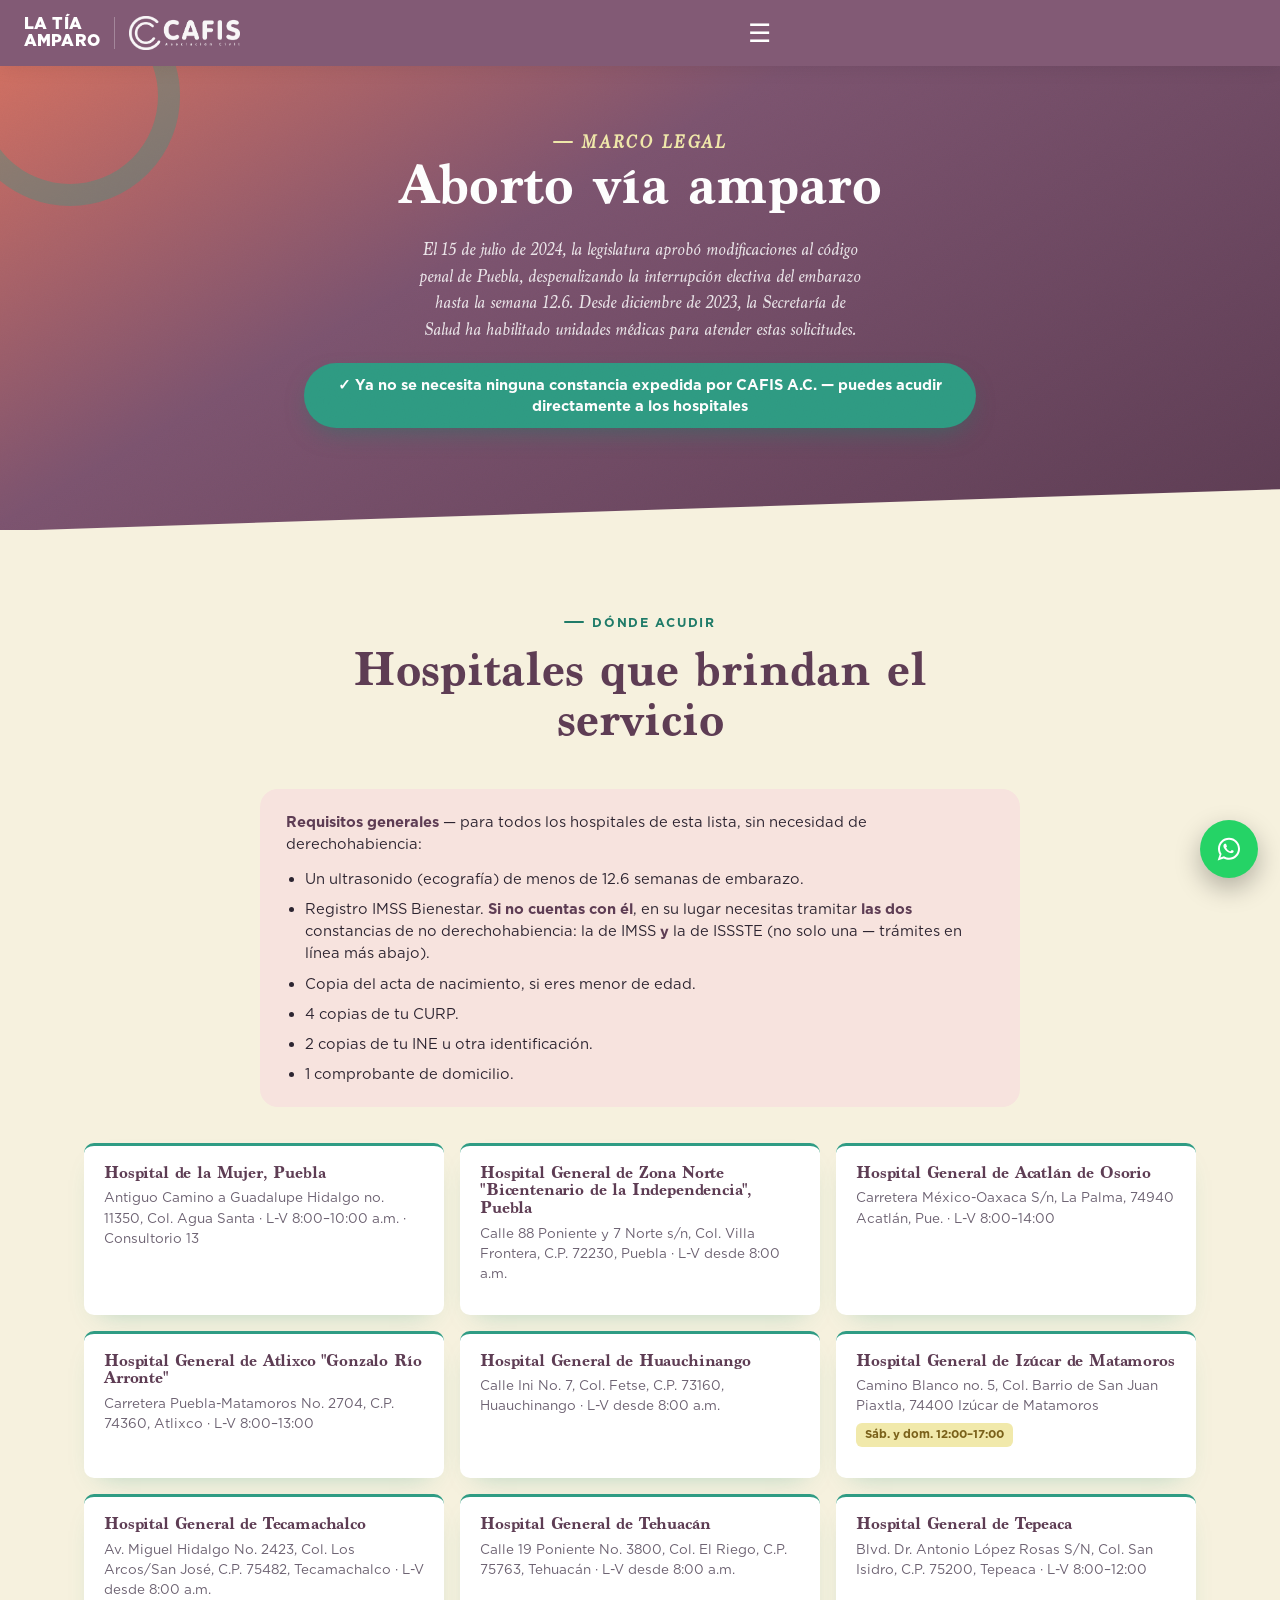
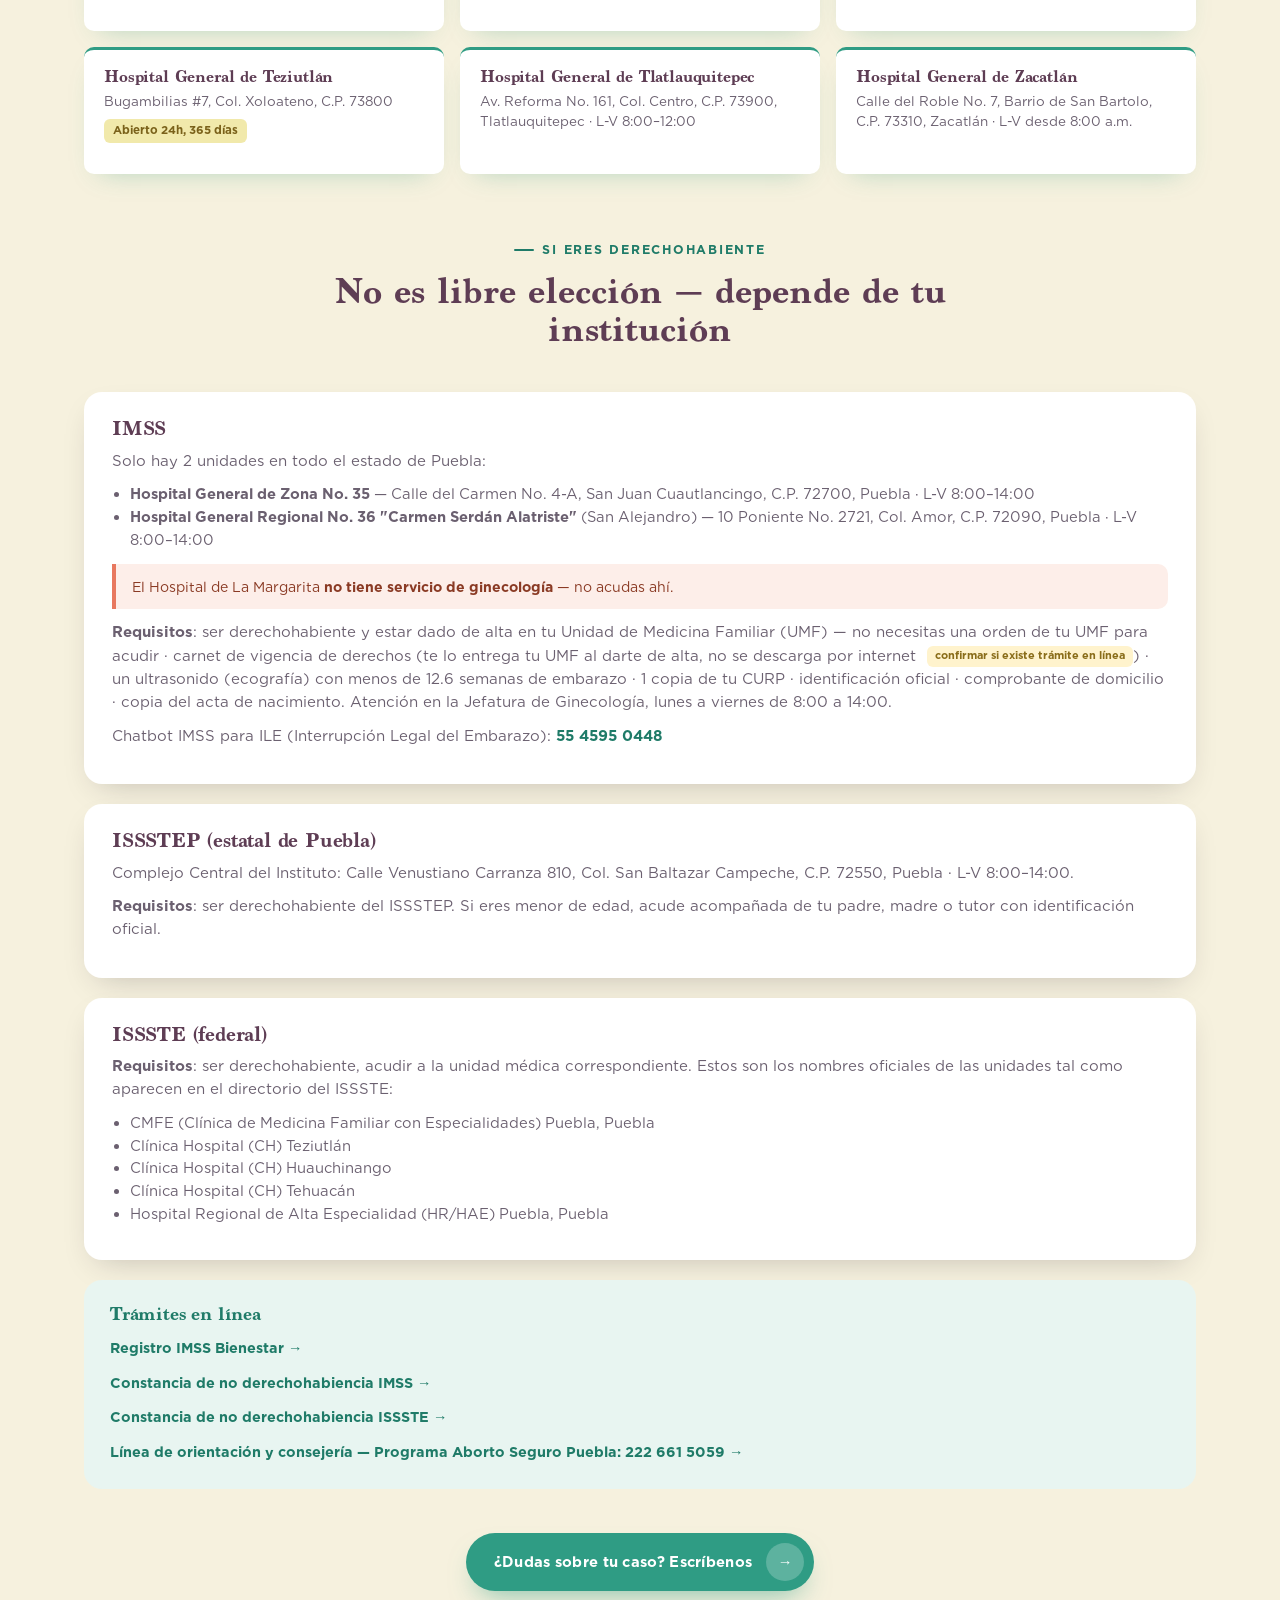
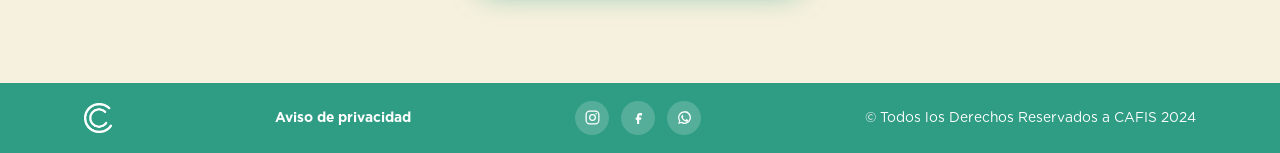
==== commit b1f2b72d: "Aclarar que se necesitan las DOS constancias (IMSS y ISSSTE), no una; reestructurar requisitos como " ====
--- a/aborto-legal.html
+++ b/aborto-legal.html
@@ -4,7 +4,7 @@
 <meta charset="UTF-8">
 <meta name="viewport" content="width=device-width, initial-scale=1">
 <title>Aborto Legal | La Tía Amparo — CAFIS A.C.</title>
-<link rel="stylesheet" href="assets/css/style.css?v=2">
+<link rel="stylesheet" href="assets/css/style.css?v=3">
 </head>
 <body>
 <a class="skip-link" href="#main">Saltar al contenido</a>
@@ -52,7 +52,15 @@
     <div class="container">
 
       <div class="req-callout reveal">
-        <strong>Requisitos generales</strong> (para todos los hospitales de esta lista, sin necesidad de derechohabiencia): ultrasonido obstétrico con menos de 12.6 semanas de gestación · Registro IMSS Bienestar o, si no cuentas con él, constancia de no derechohabiencia IMSS y de ISSSTE (trámites en línea más abajo) · copia del acta de nacimiento si eres menor de edad · 4 copias de la CURP · 2 copias de INE u otra identificación · 1 comprobante de domicilio.
+        <strong>Requisitos generales</strong> — para todos los hospitales de esta lista, sin necesidad de derechohabiencia:
+        <ul>
+          <li>Un ultrasonido (ecografía) de menos de 12.6 semanas de embarazo.</li>
+          <li>Registro IMSS Bienestar. <strong>Si no cuentas con él</strong>, en su lugar necesitas tramitar <strong>las dos</strong> constancias de no derechohabiencia: la de IMSS <strong>y</strong> la de ISSSTE (no solo una — trámites en línea más abajo).</li>
+          <li>Copia del acta de nacimiento, si eres menor de edad.</li>
+          <li>4 copias de tu CURP.</li>
+          <li>2 copias de tu INE u otra identificación.</li>
+          <li>1 comprobante de domicilio.</li>
+        </ul>
       </div>
 
       <div class="hosp-grid">
--- a/assets/css/style.css
+++ b/assets/css/style.css
@@ -230,6 +230,9 @@
 /* llistat compacte de municipis + blocs d'institució (IMSS/ISSSTEP/ISSSTE) */
 .req-callout{ max-width: 760px; margin: 0 auto 36px; background: var(--rosa); border-radius: var(--radius); padding: 22px 26px; font-size: .92rem; color: var(--tinta); }
 .req-callout strong{ color: var(--lila-deep); }
+.req-callout ul{ margin: 12px 0 0; padding-left: 1.3em; }
+.req-callout li{ margin-bottom: 8px; line-height: 1.5; }
+.req-callout li:last-child{ margin-bottom: 0; }
 .hosp-grid{ display:grid; grid-template-columns: repeat(3, 1fr); gap:16px; }
 @media (max-width: 900px){ .hosp-grid{ grid-template-columns: repeat(2, 1fr); } }
 @media (max-width: 600px){ .hosp-grid{ grid-template-columns: 1fr; } }
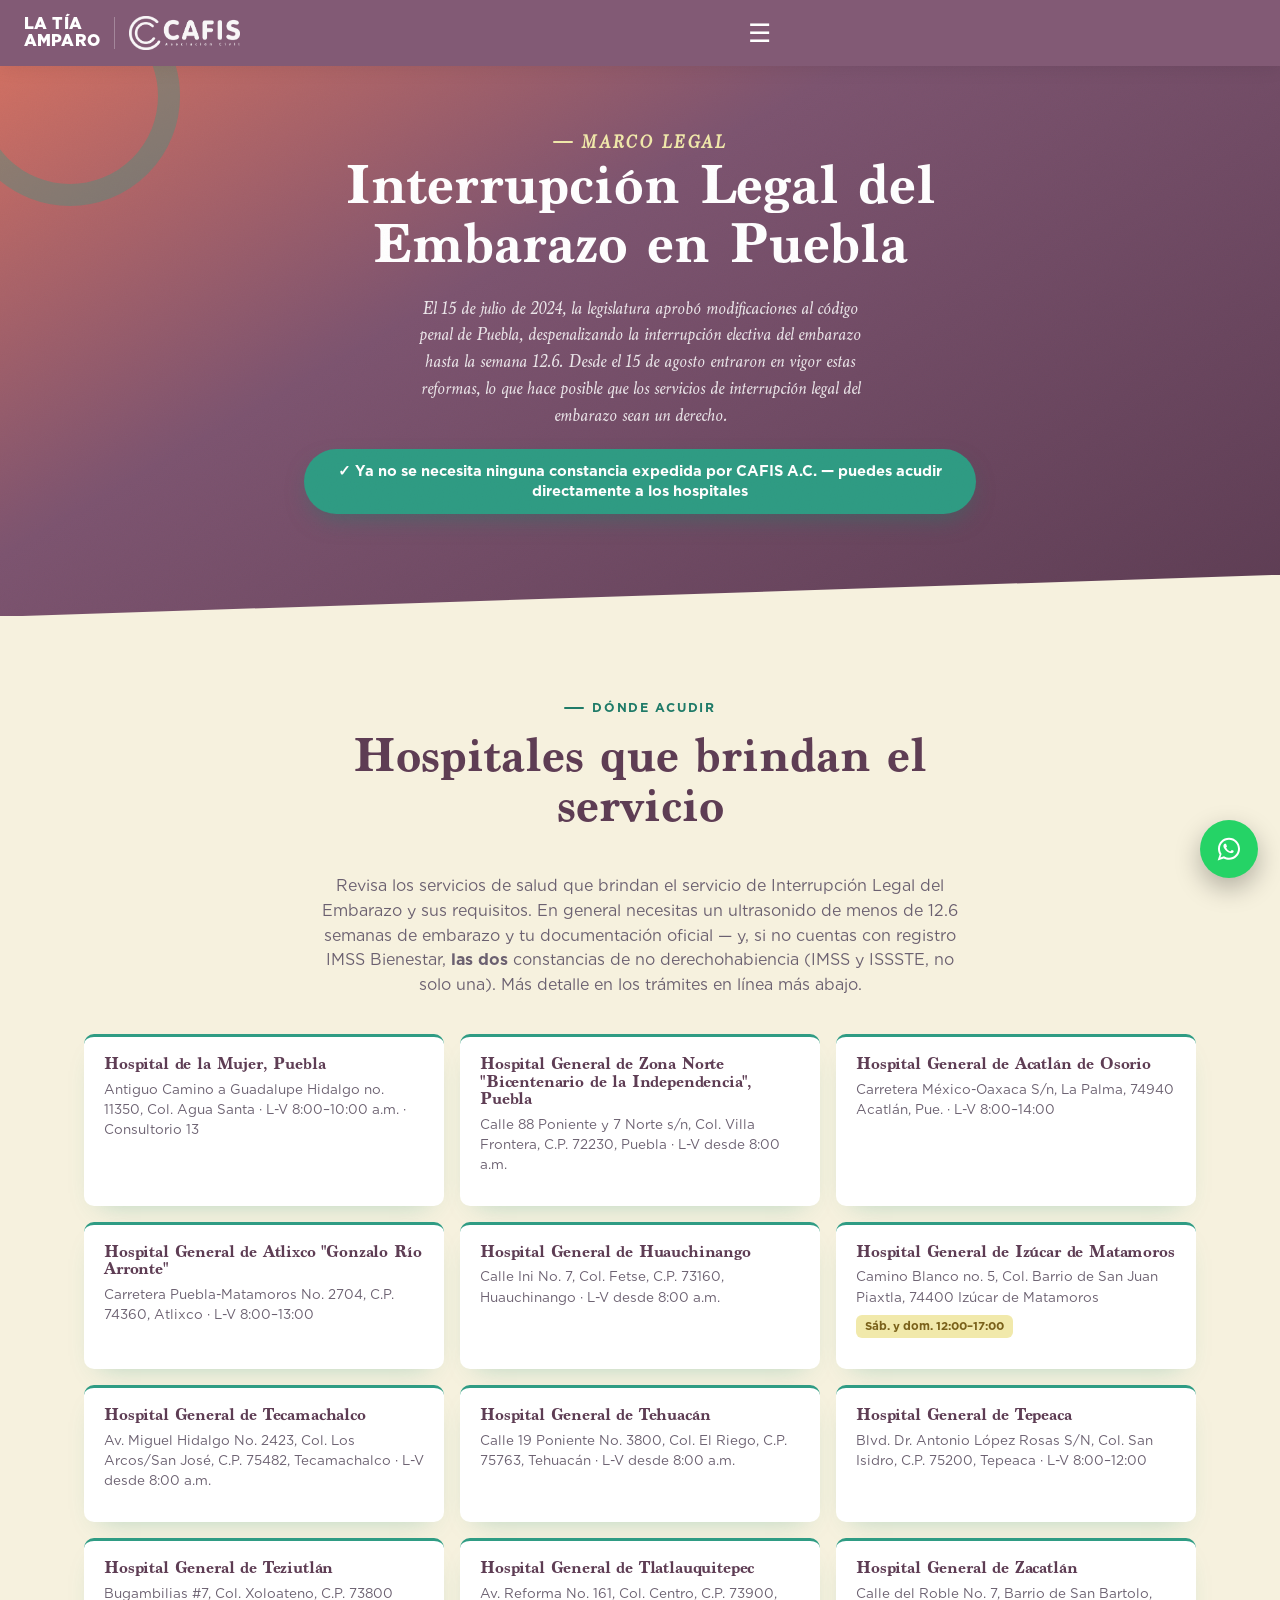
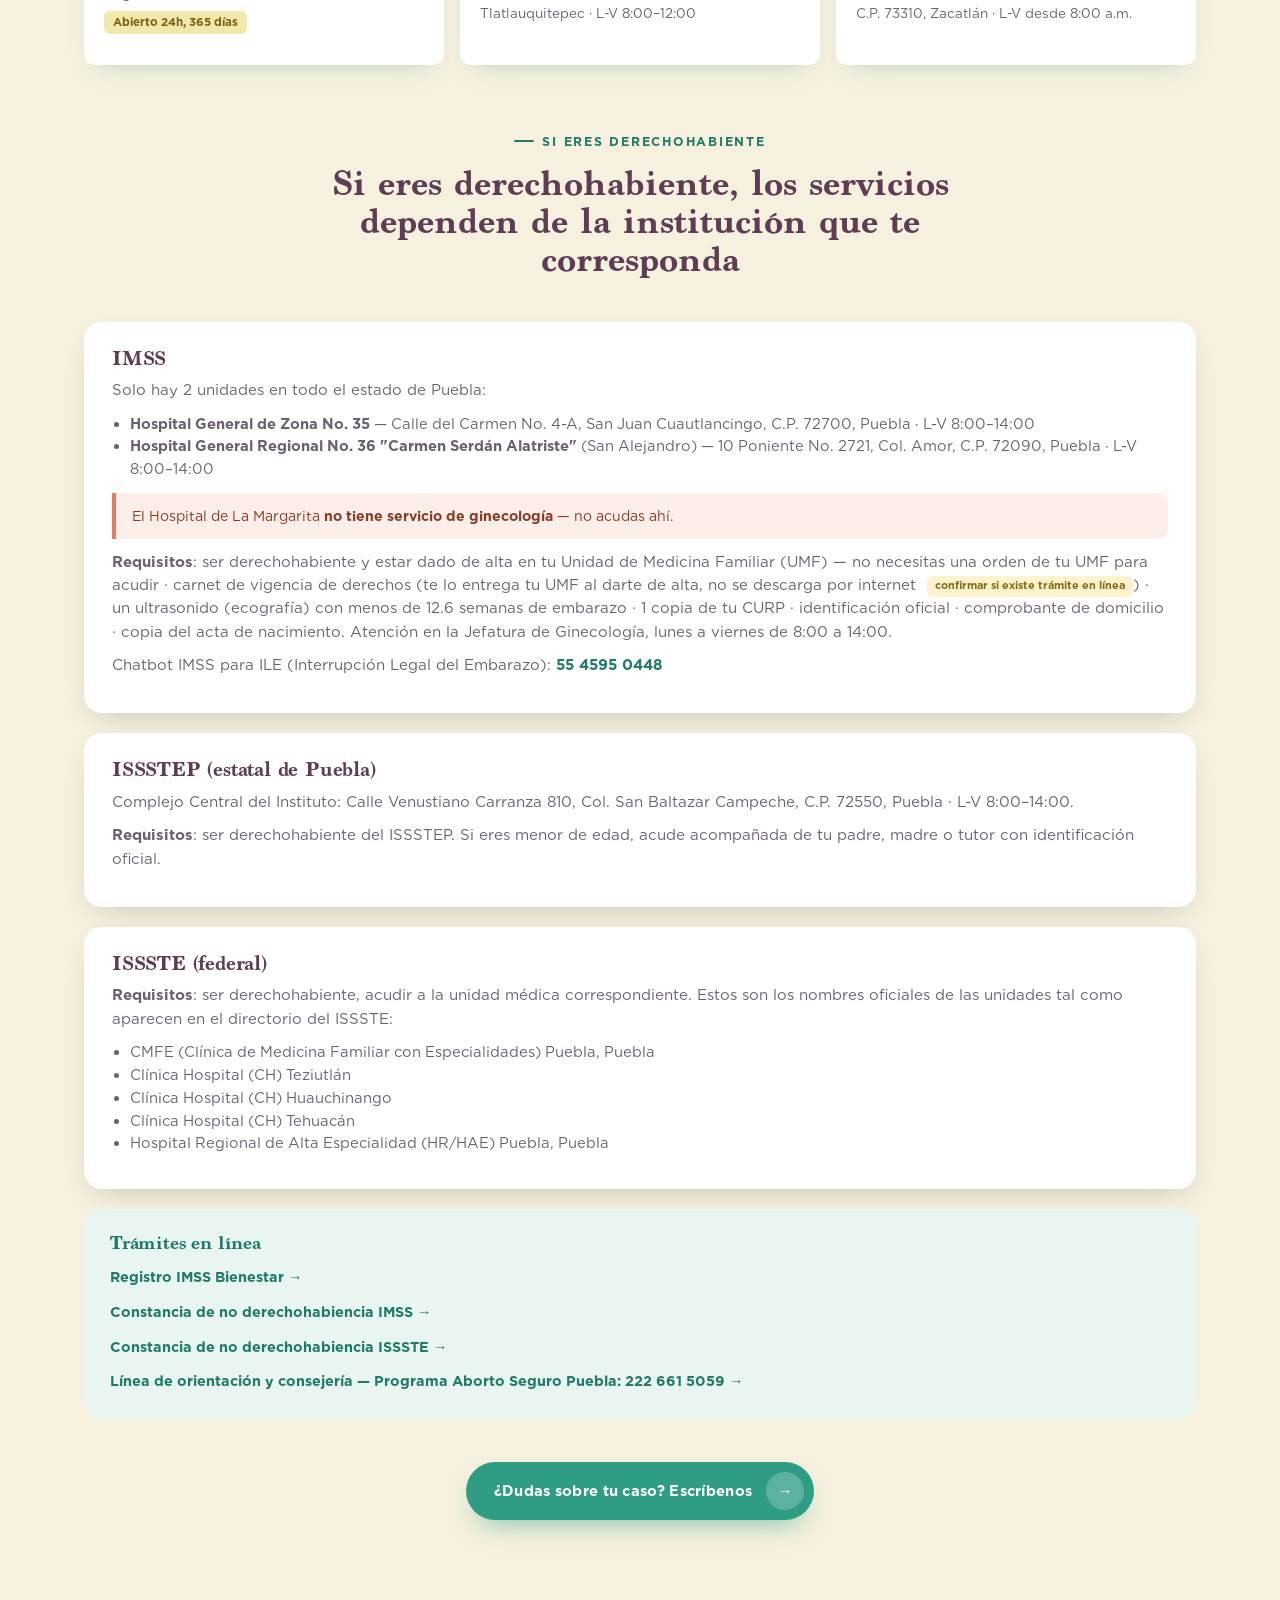
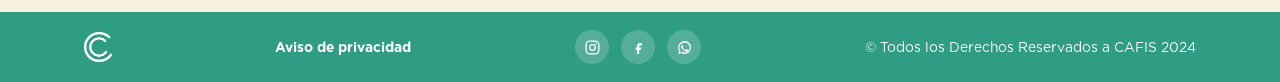
==== commit 5a58584a: "Aplicar bloque completo de observaciones de Natali que se habia perdido en la primera extraccion del" ====
--- a/aborto-legal.html
+++ b/aborto-legal.html
@@ -4,7 +4,7 @@
 <meta charset="UTF-8">
 <meta name="viewport" content="width=device-width, initial-scale=1">
 <title>Aborto Legal | La Tía Amparo — CAFIS A.C.</title>
-<link rel="stylesheet" href="assets/css/style.css?v=3">
+<link rel="stylesheet" href="assets/css/style.css?v=4">
 </head>
 <body>
 <a class="skip-link" href="#main">Saltar al contenido</a>
@@ -22,6 +22,7 @@
       <a href="aborto-legal.html" class="active">Aborto Legal</a>
       <a href="datos-aborteros.html">Datos Aborteros</a>
       <a href="testimonios.html">Testimonios</a>
+      <a href="te-ayudamos-b.html#buscar">Dudas</a>
       <a href="https://wa.link/bzdji9" class="nav-cta">WhatsApp</a>
     </nav>
   </div>
@@ -34,11 +35,11 @@
     <div class="container">
       <div class="reveal">
         <p class="eyebrow">Marco legal</p>
-        <h1>Aborto vía amparo</h1>
+        <h1>Interrupción Legal del Embarazo en Puebla</h1>
         <p>El 15 de julio de 2024, la legislatura aprobó modificaciones al código penal
         de Puebla, despenalizando la interrupción electiva del embarazo hasta la semana
-        12.6. Desde diciembre de 2023, la Secretaría de Salud ha habilitado unidades
-        médicas para atender estas solicitudes.</p>
+        12.6. Desde el 15 de agosto entraron en vigor estas reformas, lo que hace posible
+        que los servicios de interrupción legal del embarazo sean un derecho.</p>
         <p class="legal-pill"><span>✓ Ya no se necesita ninguna constancia expedida por CAFIS A.C. — puedes acudir directamente a los hospitales</span></p>
       </div>
     </div>
@@ -51,17 +52,7 @@
     </div>
     <div class="container">
 
-      <div class="req-callout reveal">
-        <strong>Requisitos generales</strong> — para todos los hospitales de esta lista, sin necesidad de derechohabiencia:
-        <ul>
-          <li>Un ultrasonido (ecografía) de menos de 12.6 semanas de embarazo.</li>
-          <li>Registro IMSS Bienestar. <strong>Si no cuentas con él</strong>, en su lugar necesitas tramitar <strong>las dos</strong> constancias de no derechohabiencia: la de IMSS <strong>y</strong> la de ISSSTE (no solo una — trámites en línea más abajo).</li>
-          <li>Copia del acta de nacimiento, si eres menor de edad.</li>
-          <li>4 copias de tu CURP.</li>
-          <li>2 copias de tu INE u otra identificación.</li>
-          <li>1 comprobante de domicilio.</li>
-        </ul>
-      </div>
+      <p class="reveal" style="text-align:center; max-width:640px; margin:0 auto 36px; color:var(--tinta-suau);">Revisa los servicios de salud que brindan el servicio de Interrupción Legal del Embarazo y sus requisitos. En general necesitas un ultrasonido de menos de 12.6 semanas de embarazo y tu documentación oficial — y, si no cuentas con registro IMSS Bienestar, <strong>las dos</strong> constancias de no derechohabiencia (IMSS y ISSSTE, no solo una). Más detalle en los trámites en línea más abajo.</p>
 
       <div class="hosp-grid">
         <div class="hosp-compact reveal">
@@ -116,7 +107,7 @@
 
       <div class="section-head reveal" style="margin-top:60px;">
         <p class="eyebrow">Si eres derechohabiente</p>
-        <h2 style="font-size:clamp(1.6rem,3vw,2.2rem);">No es libre elección — depende de tu institución</h2>
+        <h2 style="font-size:clamp(1.6rem,3vw,2.2rem);">Si eres derechohabiente, los servicios dependen de la institución que te corresponda</h2>
       </div>
 
       <div class="inst-block reveal">
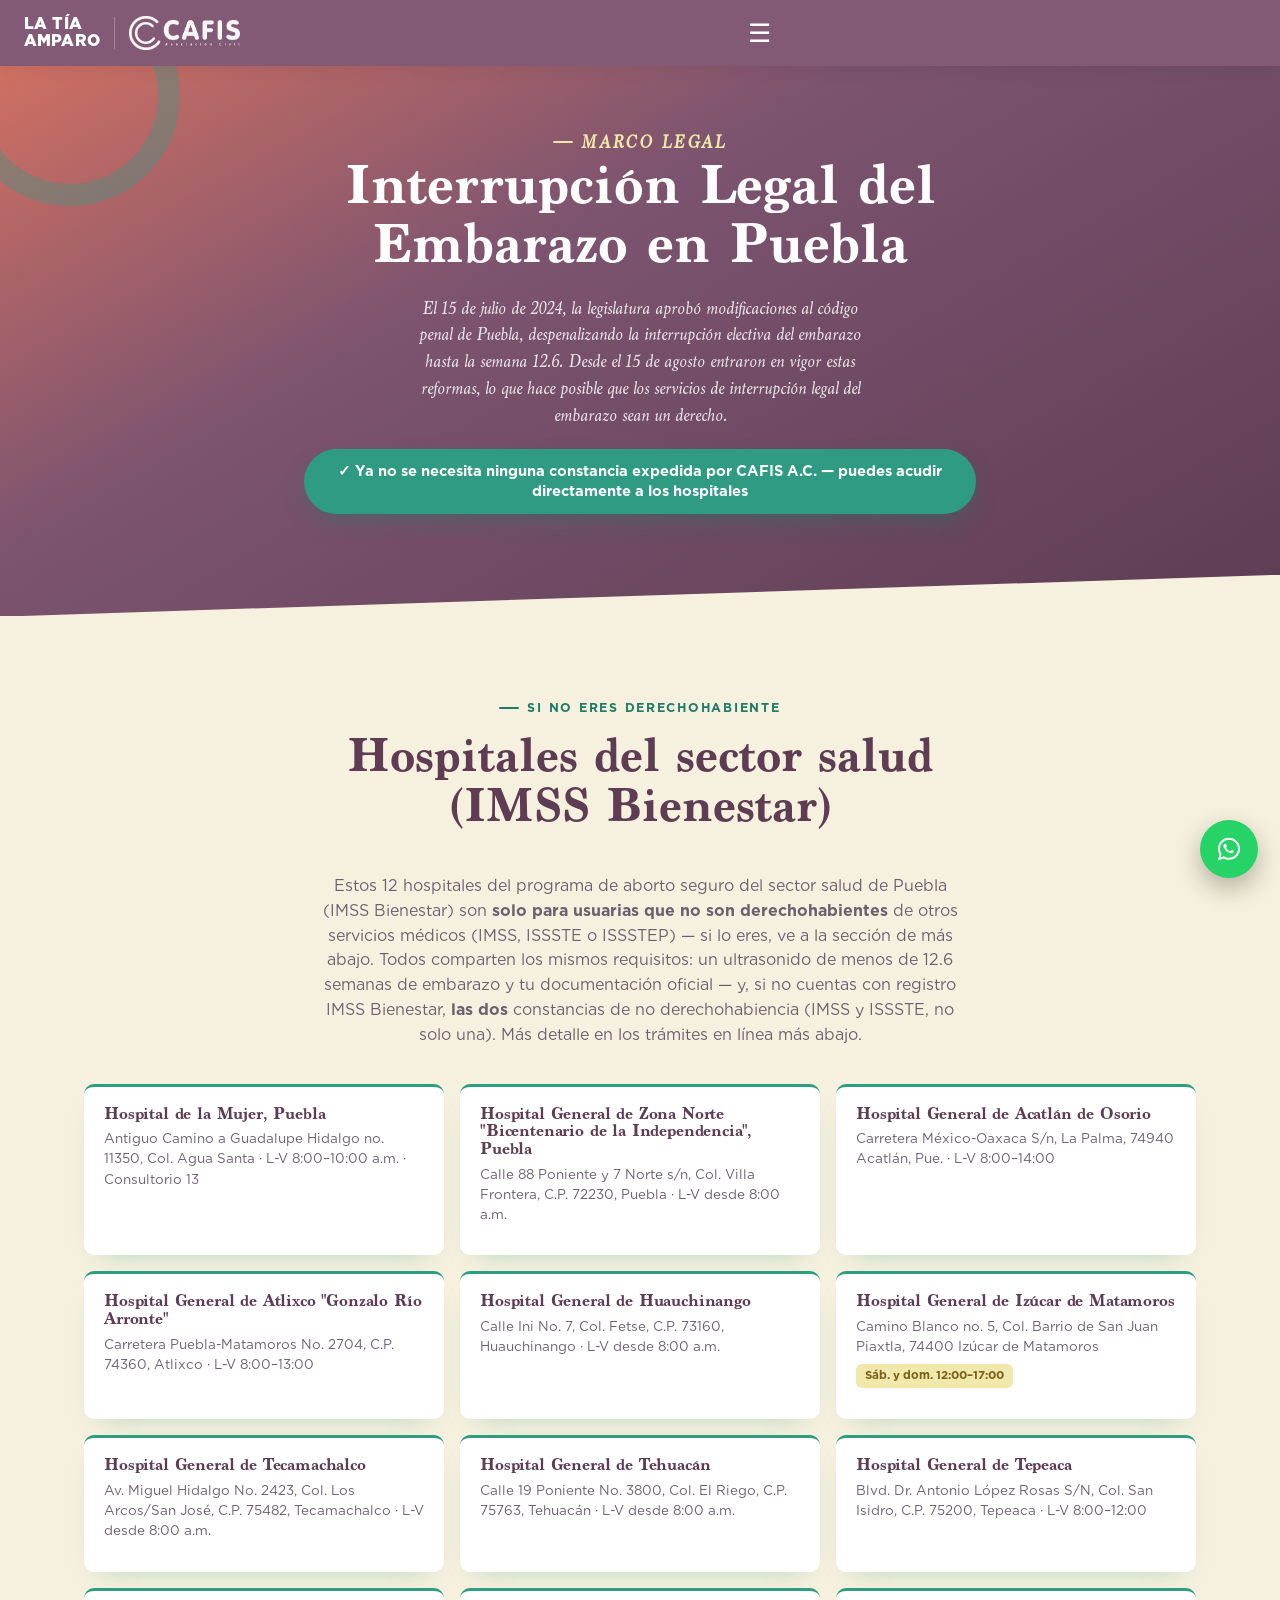
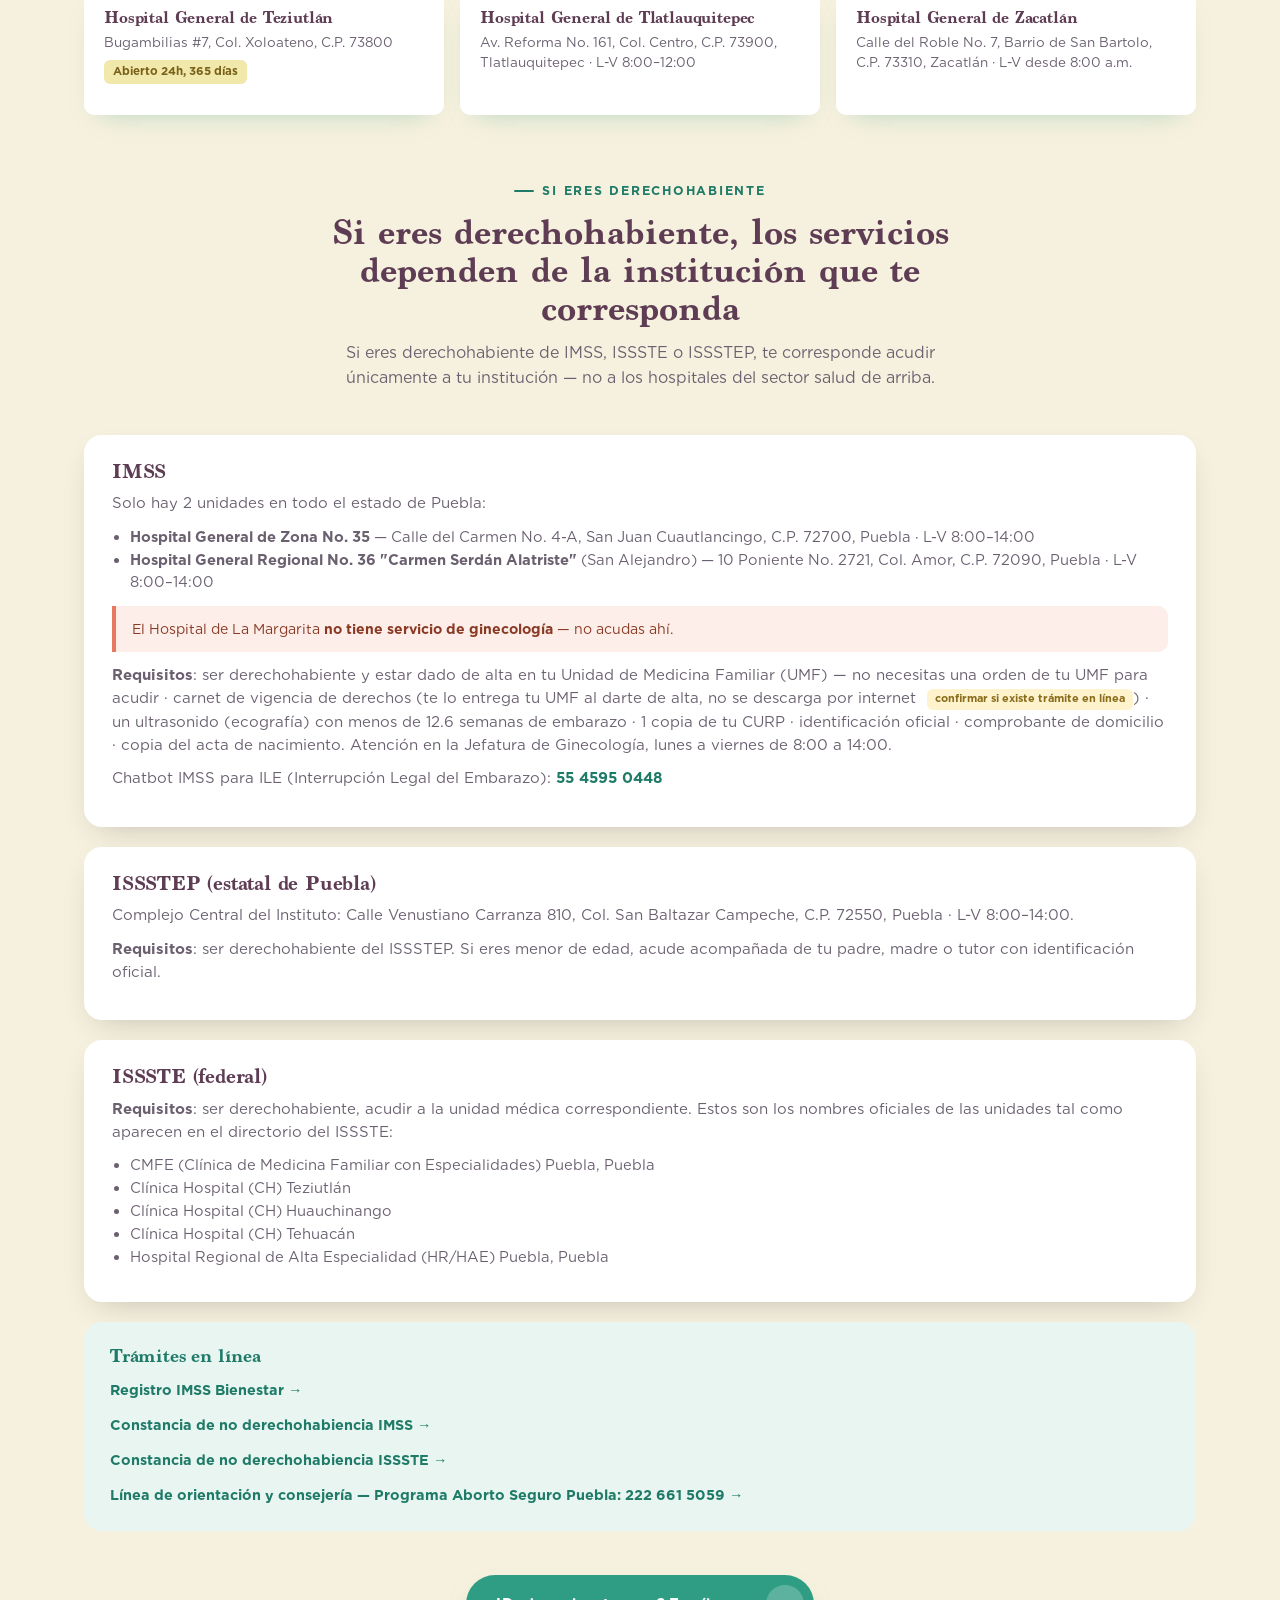
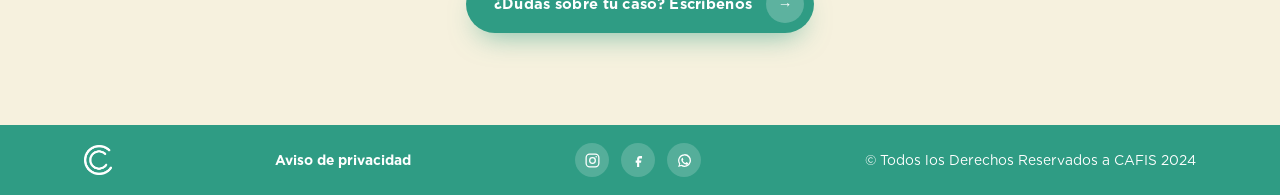
==== commit f70341fb: "Aplicar Ajustes 28072026: separar mas claramente hospitales sector salud (NO derechohabientes) vs IM" ====
--- a/aborto-legal.html
+++ b/aborto-legal.html
@@ -4,7 +4,7 @@
 <meta charset="UTF-8">
 <meta name="viewport" content="width=device-width, initial-scale=1">
 <title>Aborto Legal | La Tía Amparo — CAFIS A.C.</title>
-<link rel="stylesheet" href="assets/css/style.css?v=4">
+<link rel="stylesheet" href="assets/css/style.css?v=6">
 </head>
 <body>
 <a class="skip-link" href="#main">Saltar al contenido</a>
@@ -47,12 +47,12 @@
 
   <section class="bg-crema">
     <div class="section-head reveal">
-      <p class="eyebrow">Dónde acudir</p>
-      <h2>Hospitales que brindan el servicio</h2>
+      <p class="eyebrow">Si NO eres derechohabiente</p>
+      <h2>Hospitales del sector salud (IMSS Bienestar)</h2>
     </div>
     <div class="container">
 
-      <p class="reveal" style="text-align:center; max-width:640px; margin:0 auto 36px; color:var(--tinta-suau);">Revisa los servicios de salud que brindan el servicio de Interrupción Legal del Embarazo y sus requisitos. En general necesitas un ultrasonido de menos de 12.6 semanas de embarazo y tu documentación oficial — y, si no cuentas con registro IMSS Bienestar, <strong>las dos</strong> constancias de no derechohabiencia (IMSS y ISSSTE, no solo una). Más detalle en los trámites en línea más abajo.</p>
+      <p class="reveal" style="text-align:center; max-width:640px; margin:0 auto 36px; color:var(--tinta-suau);">Estos 12 hospitales del programa de aborto seguro del sector salud de Puebla (IMSS Bienestar) son <strong>solo para usuarias que no son derechohabientes</strong> de otros servicios médicos (IMSS, ISSSTE o ISSSTEP) — si lo eres, ve a la sección de más abajo. Todos comparten los mismos requisitos: un ultrasonido de menos de 12.6 semanas de embarazo y tu documentación oficial — y, si no cuentas con registro IMSS Bienestar, <strong>las dos</strong> constancias de no derechohabiencia (IMSS y ISSSTE, no solo una). Más detalle en los trámites en línea más abajo.</p>
 
       <div class="hosp-grid">
         <div class="hosp-compact reveal">
@@ -108,6 +108,7 @@
       <div class="section-head reveal" style="margin-top:60px;">
         <p class="eyebrow">Si eres derechohabiente</p>
         <h2 style="font-size:clamp(1.6rem,3vw,2.2rem);">Si eres derechohabiente, los servicios dependen de la institución que te corresponda</h2>
+        <p style="max-width:640px; margin:12px auto 0; color:var(--tinta-suau);">Si eres derechohabiente de IMSS, ISSSTE o ISSSTEP, te corresponde acudir únicamente a tu institución — no a los hospitales del sector salud de arriba.</p>
       </div>
 
       <div class="inst-block reveal">
